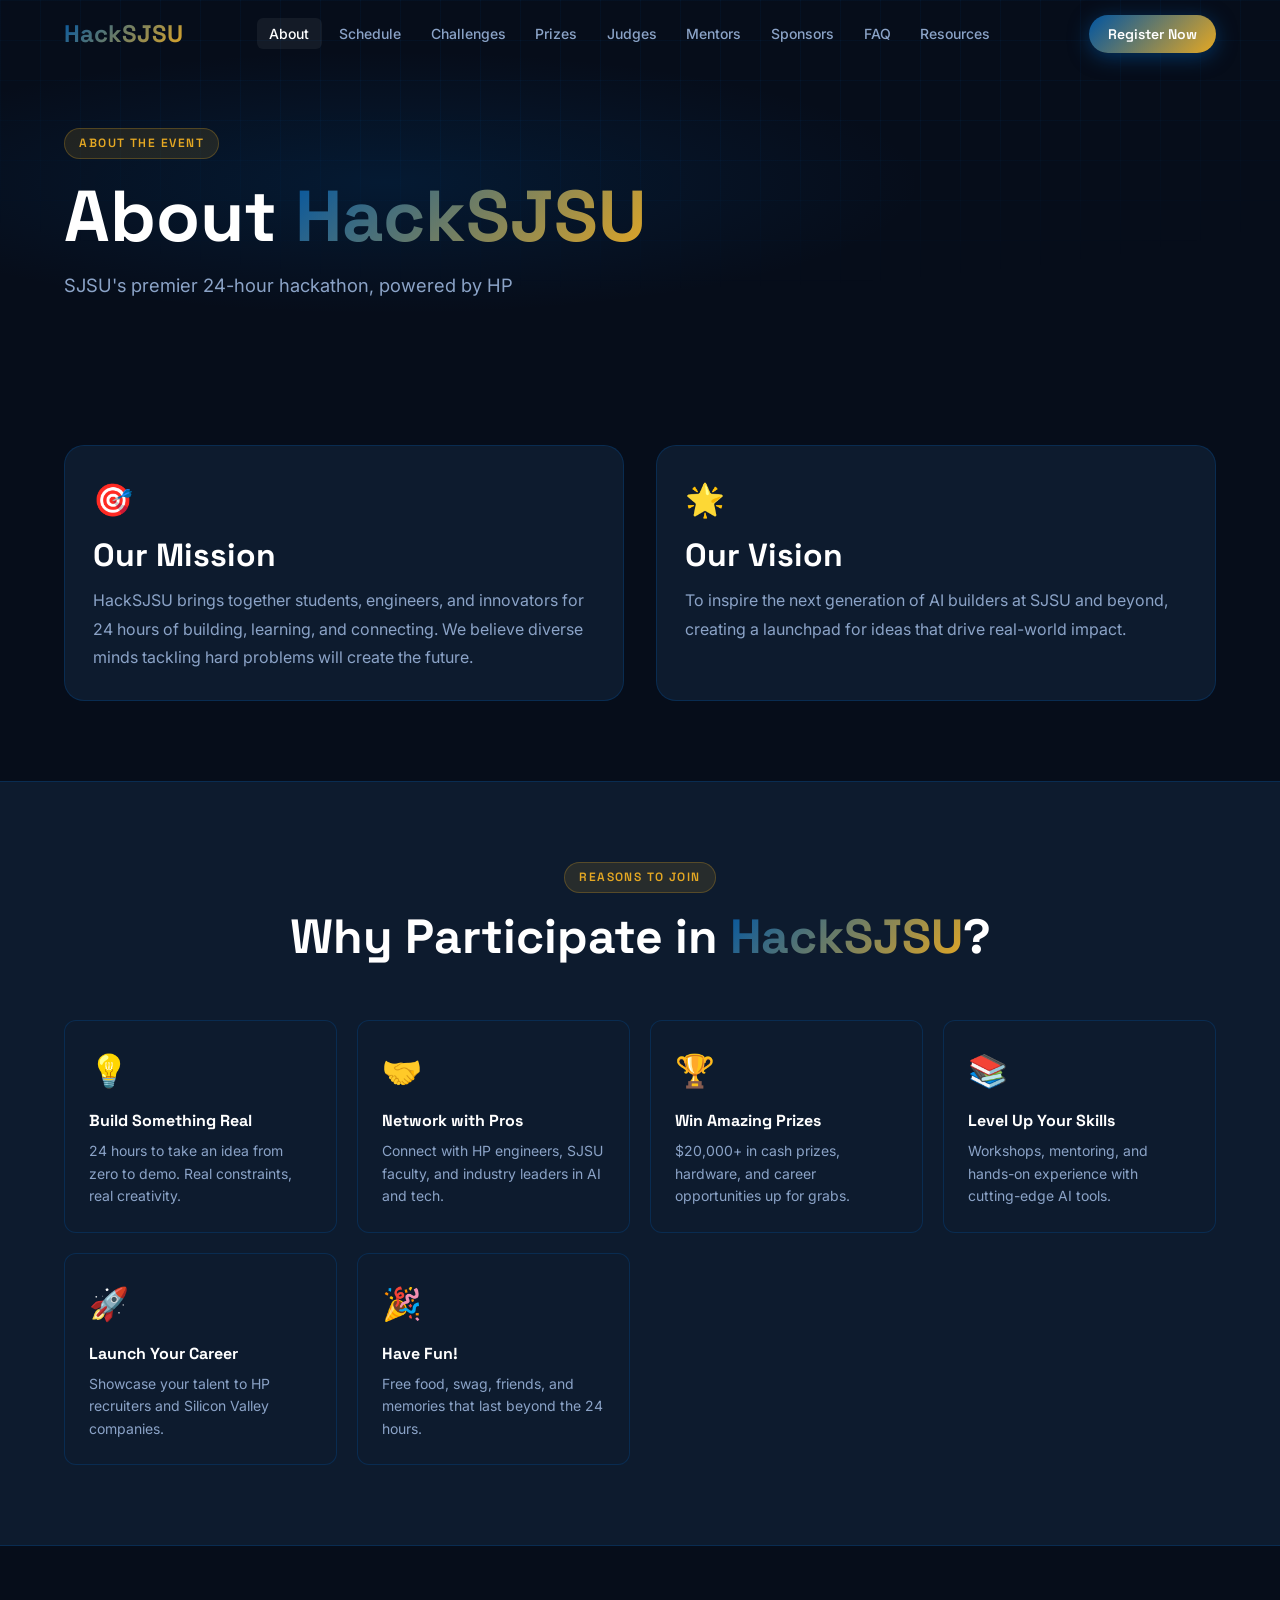
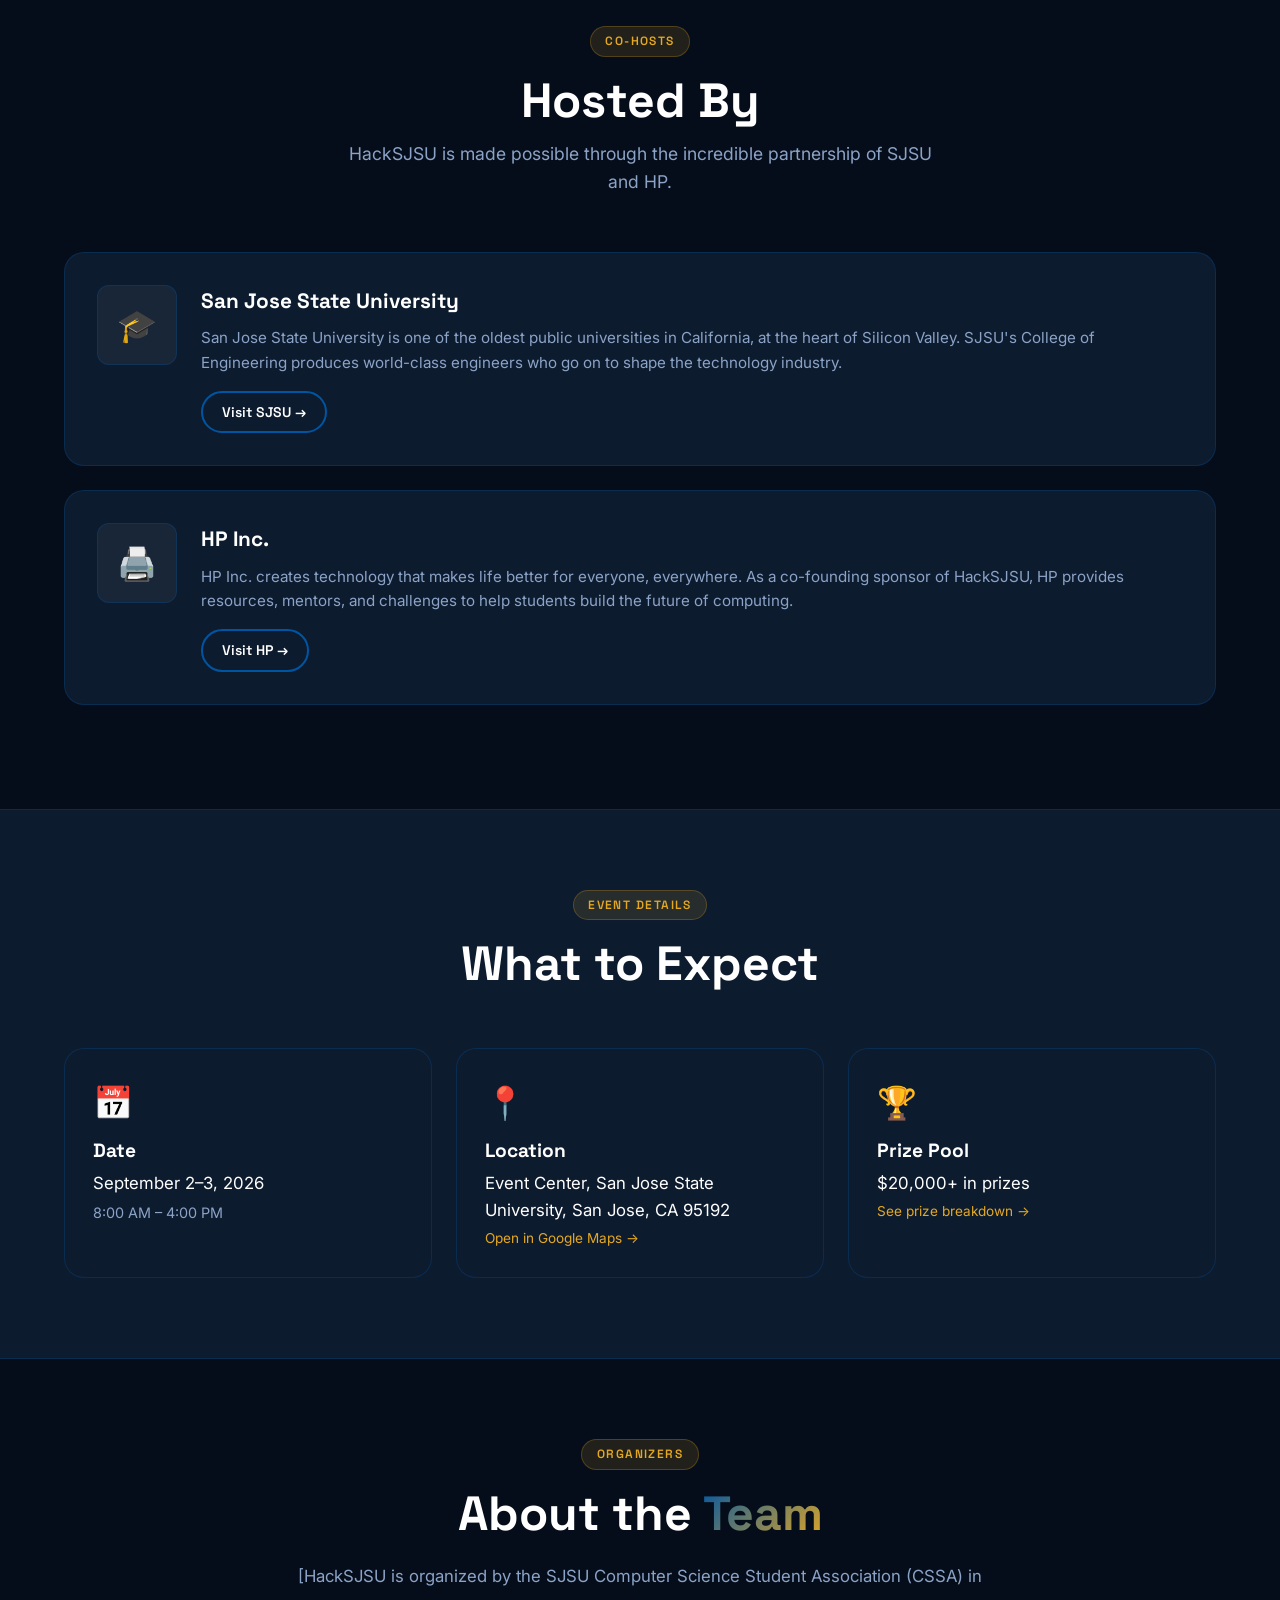
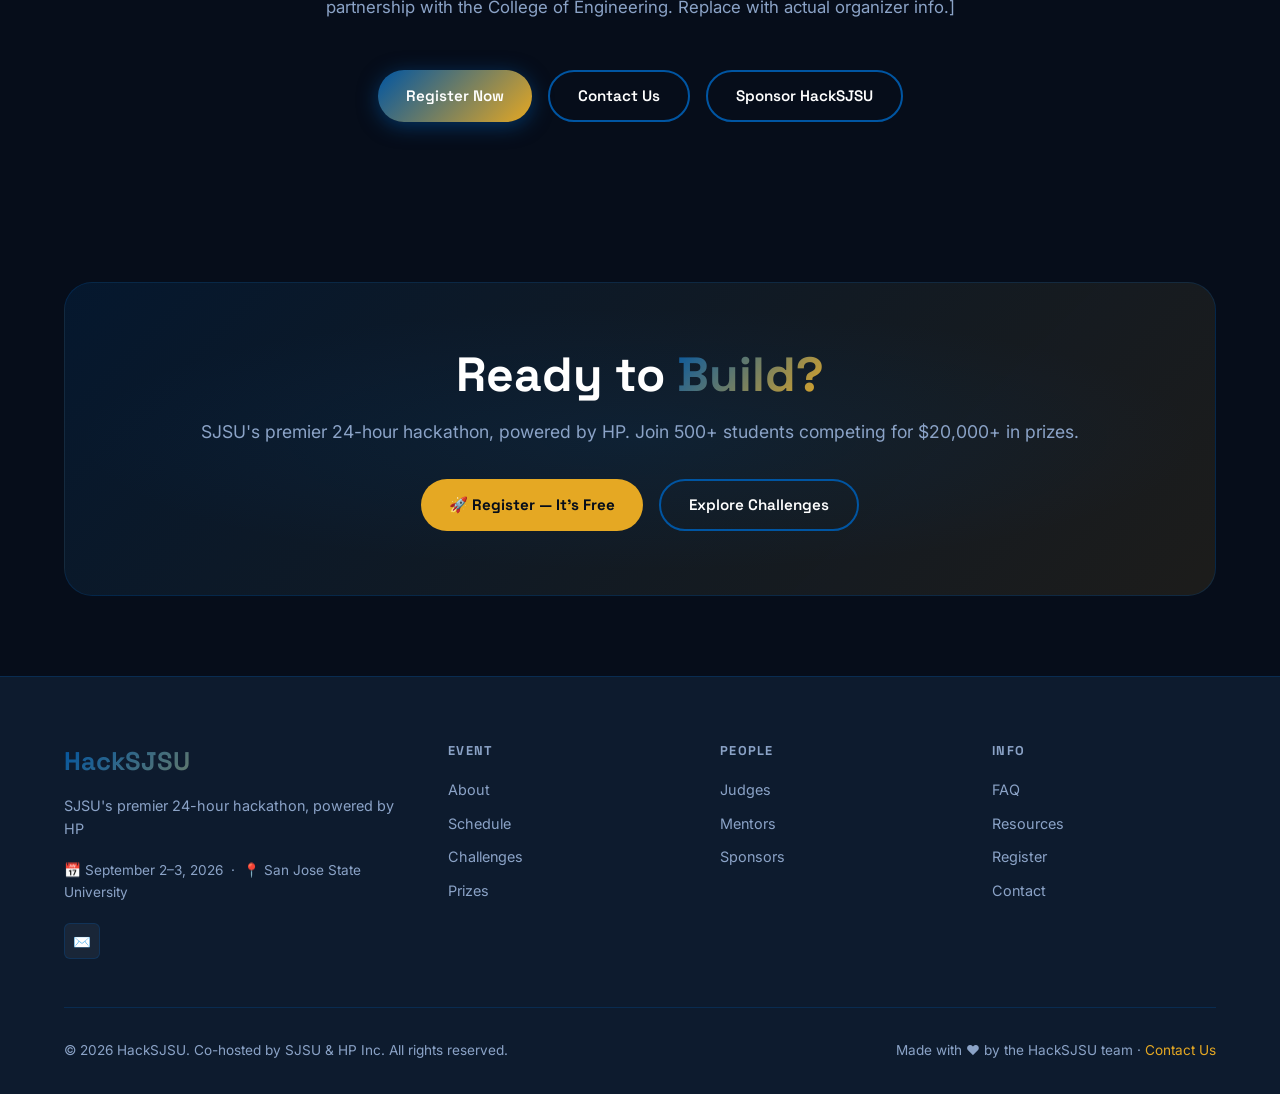
==== public/about.html @ 2aa1df13 "🚀 Initial commit — HackSJSU website - 12-page config-driven hackathon website - SJSU Blue × Gold dar" ====
<!DOCTYPE html>
<html lang="en">
<head>
  <meta charset="UTF-8">
  <meta name="viewport" content="width=device-width, initial-scale=1.0">
  <title>About — HackSJSU</title>
  <meta name="description" content="Learn about HackSJSU — SJSU's premier AI hackathon co-hosted with HP Inc. Our mission, vision, and why you should participate.">
  <link rel="stylesheet" href="styles.css">
  <script src="config.js"></script>
</head>
<body>
<div id="nav-placeholder"></div>

<!-- Page Hero -->
<section class="page-hero">
  <div class="page-hero-bg"></div>
  <div class="page-hero-grid"></div>
  <div class="container page-hero-content">
    <span class="section-tag">About the Event</span>
    <h1>About <span class="gradient-text" id="ph-name"></span></h1>
    <p id="ph-desc"></p>
  </div>
</section>

<!-- Mission & Vision -->
<section class="section">
  <div class="container">
    <div style="display:grid;grid-template-columns:1fr 1fr;gap:2rem">
      <div class="card">
        <div style="font-size:2rem;margin-bottom:0.75rem">🎯</div>
        <h3 style="font-family:var(--font-heading);margin-bottom:0.75rem">Our Mission</h3>
        <p id="about-mission" style="line-height:1.8"></p>
      </div>
      <div class="card">
        <div style="font-size:2rem;margin-bottom:0.75rem">🌟</div>
        <h3 style="font-family:var(--font-heading);margin-bottom:0.75rem">Our Vision</h3>
        <p id="about-vision" style="line-height:1.8"></p>
      </div>
    </div>
  </div>
</section>

<!-- Why Join -->
<section class="section" style="background:var(--clr-card);border-top:1px solid var(--clr-border);border-bottom:1px solid var(--clr-border)">
  <div class="container">
    <div class="section-header">
      <span class="section-tag">Reasons to Join</span>
      <h2>Why Participate in <span class="gradient-text" id="why-name"></span>?</h2>
    </div>
    <div class="why-join-grid" id="why-join-grid"></div>
  </div>
</section>

<!-- Partners -->
<section class="section">
  <div class="container">
    <div class="section-header">
      <span class="section-tag">Co-Hosts</span>
      <h2>Hosted By</h2>
      <p>HackSJSU is made possible through the incredible partnership of SJSU and HP.</p>
    </div>

    <div class="about-partner-card fade-in">
      <div class="about-partner-logo">🎓</div>
      <div>
        <div class="about-partner-name">San Jose State University</div>
        <div class="about-partner-desc" id="about-sjsu"></div>
        <a href="https://sjsu.edu" target="_blank" rel="noopener" class="btn btn-outline btn-sm mt-2">Visit SJSU →</a>
      </div>
    </div>

    <div class="about-partner-card fade-in">
      <div class="about-partner-logo">🖨️</div>
      <div>
        <div class="about-partner-name">HP Inc.</div>
        <div class="about-partner-desc" id="about-hp"></div>
        <a href="https://hp.com" target="_blank" rel="noopener" class="btn btn-outline btn-sm mt-2">Visit HP →</a>
      </div>
    </div>
  </div>
</section>

<!-- Event Details -->
<section class="section" style="background:var(--clr-card);border-top:1px solid var(--clr-border);border-bottom:1px solid var(--clr-border)">
  <div class="container">
    <div class="section-header">
      <span class="section-tag">Event Details</span>
      <h2>What to Expect</h2>
    </div>
    <div class="grid-3">
      <div class="card fade-in">
        <div style="font-size:2rem;margin-bottom:0.75rem">📅</div>
        <h4 style="font-family:var(--font-heading);margin-bottom:0.5rem">Date</h4>
        <p id="ev-date" style="font-size:1.05rem;color:var(--clr-text)"></p>
        <p id="ev-time" style="font-size:0.9rem;margin-top:0.25rem">8:00 AM – 4:00 PM</p>
      </div>
      <div class="card fade-in">
        <div style="font-size:2rem;margin-bottom:0.75rem">📍</div>
        <h4 style="font-family:var(--font-heading);margin-bottom:0.5rem">Location</h4>
        <p id="ev-location" style="font-size:1.05rem;color:var(--clr-text)"></p>
        <a id="ev-map-link" href="#" target="_blank" rel="noopener"
           style="font-size:0.85rem;color:var(--clr-secondary);margin-top:0.25rem;display:block">
          Open in Google Maps →
        </a>
      </div>
      <div class="card fade-in">
        <div style="font-size:2rem;margin-bottom:0.75rem">🏆</div>
        <h4 style="font-family:var(--font-heading);margin-bottom:0.5rem">Prize Pool</h4>
        <p id="ev-prizes" style="font-size:1.05rem;color:var(--clr-text)"></p>
        <a href="prizes.html" style="font-size:0.85rem;color:var(--clr-secondary);margin-top:0.25rem;display:block">
          See prize breakdown →
        </a>
      </div>
    </div>
  </div>
</section>

<!-- Organizers -->
<section class="section">
  <div class="container">
    <div style="max-width:720px;margin:0 auto;text-align:center">
      <span class="section-tag">Organizers</span>
      <h2>About the <span class="gradient-text">Team</span></h2>
      <p id="about-organizers" style="font-size:1.05rem;line-height:1.8;margin-top:1.25rem"></p>
    </div>

    <div style="margin-top:3rem;text-align:center">
      <p style="color:var(--clr-text-muted);margin-bottom:1.5rem" id="sponsor-cta"></p>
      <div style="display:flex;gap:1rem;justify-content:center;flex-wrap:wrap">
        <a href="register.html" class="btn btn-primary">Register Now</a>
        <a href="contact.html" class="btn btn-outline">Contact Us</a>
        <a href="sponsors.html" class="btn btn-outline">Sponsor HackSJSU</a>
      </div>
    </div>
  </div>
</section>

<!-- CTA -->
<section class="section-sm">
  <div class="container">
    <div class="cta-section">
      <h2>Ready to <span class="gradient-text">Build?</span></h2>
      <p id="about-cta-desc"></p>
      <div class="cta-actions">
        <a href="register.html" class="btn btn-gold">🚀 Register — It's Free</a>
        <a href="challenges.html" class="btn btn-outline">Explore Challenges</a>
      </div>
    </div>
  </div>
</section>

<div id="footer-placeholder"></div>
<script src="main.js"></script>
<script>
  document.addEventListener('DOMContentLoaded', () => {
    const e = CONFIG.event;
    const a = CONFIG.about;
    document.getElementById('ph-name').textContent       = e.name;
    document.getElementById('ph-desc').textContent       = e.shortDesc;
    document.getElementById('about-mission').textContent = a.mission;
    document.getElementById('about-vision').textContent  = a.vision;
    document.getElementById('why-name').textContent      = e.name;
    document.getElementById('about-sjsu').textContent    = a.aboutSJSU;
    document.getElementById('about-hp').textContent      = a.aboutHP;
    document.getElementById('ev-date').textContent       = e.displayDateRange;
    document.getElementById('ev-location').textContent   = e.locationFull;
    document.getElementById('ev-map-link').href          = e.mapUrl;
    document.getElementById('ev-prizes').textContent     = e.stats.prizes + ' in prizes';
    document.getElementById('about-organizers').textContent = a.organizers;
    document.getElementById('sponsor-cta').textContent   = a.sponsorCTA;
    document.getElementById('about-cta-desc').textContent  = e.shortDesc + '. Join ' + e.stats.participants + ' students competing for ' + e.stats.prizes + ' in prizes.';
    renderWhyJoin('why-join-grid');
    initFadeIn();
  });
</script>
</body>
</html>
---- public/styles.css ----
/* =============================================================
   HackSJSU — Global Design System
   All colors read from CSS custom properties set by config.js.
   Fonts loaded from Google Fonts via HTML <link>.
   ============================================================= */

/* ── Google Fonts ─────────────────────────────────────────── */
@import url('https://fonts.googleapis.com/css2?family=Space+Grotesk:wght@400;500;600;700;800&family=Inter:wght@300;400;500;600;700&display=swap');

/* ── CSS Custom Properties (defaults — overridden by config.js) ─ */
:root {
  --clr-primary:     #0055A2;
  --clr-secondary:   #E5A823;
  --clr-accent:      #FFD700;
  --clr-bg:          #060D1A;
  --clr-card:        #0D1B2E;
  --clr-surface:     #142338;
  --clr-navbar:      rgba(6,13,26,0.90);
  --clr-text:        #FFFFFF;
  --clr-text-muted:  #8BA3C7;
  --clr-text-dim:    #4A6080;
  --clr-border:      rgba(0,85,162,0.30);
  --glow-p:          rgba(0,85,162,0.55);
  --glow-s:          rgba(229,168,35,0.45);
  --grad-cta:        linear-gradient(135deg, #0055A2, #E5A823);
  --grad-card:       linear-gradient(135deg, rgba(0,85,162,0.15), rgba(229,168,35,0.08));
  --font-heading:    "Space Grotesk", sans-serif;
  --font-body:       "Inter", sans-serif;

  --radius-sm:    6px;
  --radius-md:    12px;
  --radius-lg:    20px;
  --radius-xl:    28px;
  --radius-full:  9999px;

  --shadow-card:  0 4px 24px rgba(0,0,0,0.4);
  --shadow-glow:  0 0 24px var(--glow-p);
  --shadow-gold:  0 0 24px var(--glow-s);

  --transition:   0.25s cubic-bezier(0.4, 0, 0.2, 1);
  --max-w:        1200px;
}

/* ── Reset ────────────────────────────────────────────────── */
*, *::before, *::after { box-sizing: border-box; margin: 0; padding: 0; }
html { scroll-behavior: smooth; font-size: 16px; }
body {
  font-family:      var(--font-body);
  background-color: var(--clr-bg);
  color:            var(--clr-text);
  line-height:      1.6;
  -webkit-font-smoothing: antialiased;
}
img  { max-width: 100%; display: block; }
a    { color: inherit; text-decoration: none; }
ul   { list-style: none; }
button { cursor: pointer; font-family: inherit; border: none; background: none; }

/* ── Typography ───────────────────────────────────────────── */
h1, h2, h3, h4, h5, h6 {
  font-family: var(--font-heading);
  line-height: 1.15;
  font-weight: 700;
}
h1 { font-size: clamp(2.4rem, 6vw, 4.5rem); }
h2 { font-size: clamp(1.8rem, 4vw, 3rem); }
h3 { font-size: clamp(1.3rem, 3vw, 2rem); }
h4 { font-size: 1.2rem; }
p  { color: var(--clr-text-muted); }

.gradient-text {
  background: var(--grad-cta);
  -webkit-background-clip: text;
  -webkit-text-fill-color: transparent;
  background-clip: text;
}

/* ── Layout ───────────────────────────────────────────────── */
.container {
  max-width: var(--max-w);
  margin: 0 auto;
  padding: 0 1.5rem;
}
.section {
  padding: 5rem 0;
}
.section-sm { padding: 3rem 0; }
.section-header {
  text-align: center;
  margin-bottom: 3.5rem;
}
.section-header h2 { margin-bottom: 0.75rem; }
.section-header p  { max-width: 600px; margin: 0 auto; font-size: 1.1rem; }
.section-tag {
  display: inline-block;
  font-family: var(--font-heading);
  font-size: 0.75rem;
  font-weight: 600;
  letter-spacing: 0.12em;
  text-transform: uppercase;
  color: var(--clr-secondary);
  background: rgba(229,168,35,0.12);
  border: 1px solid rgba(229,168,35,0.25);
  padding: 0.3rem 0.9rem;
  border-radius: var(--radius-full);
  margin-bottom: 1rem;
}
.grid-2  { display: grid; grid-template-columns: repeat(auto-fit, minmax(300px, 1fr)); gap: 1.5rem; }
.grid-3  { display: grid; grid-template-columns: repeat(auto-fit, minmax(260px, 1fr)); gap: 1.5rem; }
.grid-4  { display: grid; grid-template-columns: repeat(auto-fit, minmax(220px, 1fr)); gap: 1.25rem; }

/* ── Buttons ──────────────────────────────────────────────── */
.btn {
  display: inline-flex;
  align-items: center;
  gap: 0.5rem;
  padding: 0.75rem 1.75rem;
  border-radius: var(--radius-full);
  font-family: var(--font-heading);
  font-size: 0.95rem;
  font-weight: 600;
  transition: var(--transition);
  white-space: nowrap;
}
.btn-primary {
  background: var(--grad-cta);
  color: #fff;
  box-shadow: 0 4px 20px var(--glow-p);
}
.btn-primary:hover {
  transform: translateY(-2px);
  box-shadow: 0 8px 32px var(--glow-p);
}
.btn-outline {
  border: 2px solid var(--clr-primary);
  color: var(--clr-text);
  background: transparent;
}
.btn-outline:hover {
  background: rgba(0,85,162,0.15);
  border-color: var(--clr-secondary);
  color: var(--clr-secondary);
}
.btn-gold {
  background: var(--clr-secondary);
  color: #060D1A;
  font-weight: 700;
}
.btn-gold:hover {
  background: var(--clr-accent);
  box-shadow: 0 8px 28px var(--glow-s);
  transform: translateY(-2px);
}
.btn-sm { padding: 0.5rem 1.2rem; font-size: 0.875rem; }

/* ── Cards ────────────────────────────────────────────────── */
.card {
  background: var(--clr-card);
  border: 1px solid var(--clr-border);
  border-radius: var(--radius-lg);
  padding: 1.75rem;
  transition: var(--transition);
  position: relative;
  overflow: hidden;
}
.card::before {
  content: '';
  position: absolute;
  inset: 0;
  background: var(--grad-card);
  opacity: 0;
  transition: var(--transition);
  border-radius: inherit;
}
.card:hover {
  border-color: rgba(0,85,162,0.6);
  box-shadow: var(--shadow-glow);
  transform: translateY(-4px);
}
.card:hover::before { opacity: 1; }
.card > * { position: relative; z-index: 1; }

.card-glass {
  background: rgba(13,27,46,0.7);
  backdrop-filter: blur(16px);
  -webkit-backdrop-filter: blur(16px);
  border: 1px solid rgba(255,255,255,0.08);
  border-radius: var(--radius-lg);
  padding: 1.75rem;
}

/* ── Navbar ───────────────────────────────────────────────── */
#navbar {
  position: fixed;
  top: 0; left: 0; right: 0;
  z-index: 1000;
  background: transparent;
  transition: background 0.3s, box-shadow 0.3s;
}
#navbar.scrolled {
  background: var(--clr-navbar);
  backdrop-filter: blur(20px);
  -webkit-backdrop-filter: blur(20px);
  box-shadow: 0 1px 0 rgba(255,255,255,0.06);
}
.nav-inner {
  display: flex;
  align-items: center;
  justify-content: space-between;
  height: 68px;
}
.nav-logo {
  font-family: var(--font-heading);
  font-size: 1.5rem;
  font-weight: 800;
  background: var(--grad-cta);
  -webkit-background-clip: text;
  -webkit-text-fill-color: transparent;
  background-clip: text;
  flex-shrink: 0;
}
.nav-links {
  display: flex;
  align-items: center;
  gap: 0.25rem;
}
.nav-link {
  padding: 0.45rem 0.8rem;
  border-radius: var(--radius-sm);
  font-size: 0.875rem;
  font-weight: 500;
  color: var(--clr-text-muted);
  transition: var(--transition);
}
.nav-link:hover,
.nav-link.active { color: var(--clr-text); background: rgba(255,255,255,0.06); }
.nav-cta { margin-left: 0.75rem; }
.nav-hamburger {
  display: none;
  flex-direction: column;
  gap: 5px;
  padding: 8px;
  border-radius: var(--radius-sm);
}
.nav-hamburger span {
  display: block;
  width: 24px; height: 2px;
  background: var(--clr-text);
  border-radius: 2px;
  transition: var(--transition);
}
.nav-mobile {
  display: none;
  flex-direction: column;
  padding: 1rem 1.5rem;
  border-top: 1px solid var(--clr-border);
  background: var(--clr-navbar);
  backdrop-filter: blur(20px);
  gap: 0.25rem;
}
.nav-mobile.open { display: flex; }
.nav-mobile .nav-link { display: block; padding: 0.6rem 0.75rem; }
.nav-mobile .btn { margin-top: 0.5rem; width: 100%; justify-content: center; }

@media (max-width: 900px) {
  .nav-links, .nav-cta { display: none; }
  .nav-hamburger { display: flex; }
}

/* ── Hero ─────────────────────────────────────────────────── */
.hero {
  min-height: 100vh;
  display: flex;
  align-items: center;
  position: relative;
  overflow: hidden;
  padding-top: 68px;
}
.hero-bg {
  position: absolute;
  inset: 0;
  background: radial-gradient(ellipse 80% 60% at 20% 40%, rgba(0,85,162,0.25) 0%, transparent 60%),
              radial-gradient(ellipse 60% 50% at 80% 70%, rgba(229,168,35,0.15) 0%, transparent 60%),
              var(--clr-bg);
}
/* Animated grid mesh */
.hero-grid {
  position: absolute;
  inset: 0;
  background-image:
    linear-gradient(rgba(0,85,162,0.12) 1px, transparent 1px),
    linear-gradient(90deg, rgba(0,85,162,0.12) 1px, transparent 1px);
  background-size: 48px 48px;
  mask-image: radial-gradient(ellipse 90% 90% at 50% 50%, black 30%, transparent 80%);
  animation: gridPulse 8s ease-in-out infinite alternate;
}
@keyframes gridPulse {
  from { opacity: 0.5; }
  to   { opacity: 1; }
}
/* Floating glow orbs */
.hero-orb {
  position: absolute;
  border-radius: 50%;
  filter: blur(80px);
  animation: orbFloat 10s ease-in-out infinite alternate;
}
.hero-orb-1 {
  width: 500px; height: 500px;
  top: -100px; left: -100px;
  background: radial-gradient(circle, rgba(0,85,162,0.35), transparent 70%);
  animation-delay: 0s;
}
.hero-orb-2 {
  width: 400px; height: 400px;
  bottom: -80px; right: -60px;
  background: radial-gradient(circle, rgba(229,168,35,0.25), transparent 70%);
  animation-delay: -5s;
}
@keyframes orbFloat {
  from { transform: translate(0, 0) scale(1); }
  to   { transform: translate(30px, -40px) scale(1.1); }
}
.hero-content {
  position: relative;
  z-index: 2;
}
.hero-eyebrow {
  display: flex;
  align-items: center;
  gap: 0.75rem;
  margin-bottom: 1.25rem;
  flex-wrap: wrap;
}
.hero-badge {
  display: inline-flex;
  align-items: center;
  gap: 0.4rem;
  font-family: var(--font-heading);
  font-size: 0.8rem;
  font-weight: 600;
  letter-spacing: 0.08em;
  text-transform: uppercase;
  padding: 0.35rem 0.9rem;
  border-radius: var(--radius-full);
}
.badge-sponsors {
  background: rgba(229,168,35,0.12);
  border: 1px solid rgba(229,168,35,0.3);
  color: var(--clr-secondary);
}
.badge-status-reg  { background: rgba(0,200,100,0.12); border: 1px solid rgba(0,200,100,0.3); color: #00C864; }
.badge-status-soon { background: rgba(0,85,162,0.12);  border: 1px solid rgba(0,85,162,0.3);  color: var(--clr-primary); }
.badge-status-live { background: rgba(229,0,0,0.12);   border: 1px solid rgba(229,0,0,0.3);   color: #FF4444; }
.badge-dot { width: 6px; height: 6px; border-radius: 50%; background: currentColor; animation: blink 1.5s ease-in-out infinite; }
@keyframes blink { 0%,100%{opacity:1} 50%{opacity:0.3} }

.hero-title { margin-bottom: 1.25rem; }
.hero-title .event-name {
  display: block;
  background: var(--grad-cta);
  -webkit-background-clip: text;
  -webkit-text-fill-color: transparent;
  background-clip: text;
}
.hero-tagline {
  font-size: clamp(1.1rem, 2.5vw, 1.4rem);
  color: var(--clr-text-muted);
  margin-bottom: 1.5rem;
  max-width: 580px;
}
.hero-meta {
  display: flex;
  flex-wrap: wrap;
  gap: 1.5rem;
  margin-bottom: 2.5rem;
}
.hero-meta-item {
  display: flex;
  align-items: center;
  gap: 0.5rem;
  font-size: 0.95rem;
  color: var(--clr-text-muted);
}
.hero-meta-item .icon { font-size: 1.1rem; }
.hero-actions {
  display: flex;
  gap: 1rem;
  flex-wrap: wrap;
  margin-bottom: 3rem;
}

/* ── Countdown ────────────────────────────────────────────── */
.countdown {
  display: flex;
  gap: 1rem;
  flex-wrap: wrap;
}
.countdown-unit {
  background: rgba(255,255,255,0.04);
  border: 1px solid var(--clr-border);
  border-radius: var(--radius-md);
  padding: 1rem 1.25rem;
  text-align: center;
  min-width: 80px;
  backdrop-filter: blur(8px);
  transition: var(--transition);
}
.countdown-unit:hover { border-color: var(--clr-primary); box-shadow: var(--shadow-glow); }
.countdown-number {
  display: block;
  font-family: var(--font-heading);
  font-size: 2.5rem;
  font-weight: 800;
  color: var(--clr-text);
  line-height: 1;
  background: var(--grad-cta);
  -webkit-background-clip: text;
  -webkit-text-fill-color: transparent;
  background-clip: text;
}
.countdown-label {
  display: block;
  font-size: 0.7rem;
  letter-spacing: 0.1em;
  text-transform: uppercase;
  color: var(--clr-text-dim);
  margin-top: 0.35rem;
}
.countdown-ended {
  font-family: var(--font-heading);
  font-size: 1.5rem;
  font-weight: 700;
  color: var(--clr-secondary);
}

/* ── Stats Bar ────────────────────────────────────────────── */
.stats-bar {
  background: var(--clr-card);
  border-top: 1px solid var(--clr-border);
  border-bottom: 1px solid var(--clr-border);
  padding: 2rem 0;
}
.stats-grid {
  display: grid;
  grid-template-columns: repeat(auto-fit, minmax(140px, 1fr));
  gap: 1rem;
  text-align: center;
}
.stat-item .stat-num {
  font-family: var(--font-heading);
  font-size: 2.2rem;
  font-weight: 800;
  background: var(--grad-cta);
  -webkit-background-clip: text;
  -webkit-text-fill-color: transparent;
  background-clip: text;
}
.stat-item .stat-label {
  font-size: 0.85rem;
  color: var(--clr-text-muted);
  margin-top: 0.25rem;
}

/* ── Judge / Mentor Cards ─────────────────────────────────── */
.person-card {
  background: var(--clr-card);
  border: 1px solid var(--clr-border);
  border-radius: var(--radius-lg);
  overflow: hidden;
  transition: var(--transition);
  position: relative;
}
.person-card:hover {
  border-color: rgba(0,85,162,0.5);
  box-shadow: var(--shadow-glow);
  transform: translateY(-6px);
}
.person-card-img {
  width: 100%;
  aspect-ratio: 1 / 1;
  object-fit: cover;
  display: block;
}
.person-card-body {
  padding: 1.25rem;
}
.person-card-name {
  font-family: var(--font-heading);
  font-size: 1.05rem;
  font-weight: 700;
  margin-bottom: 0.2rem;
}
.person-card-title {
  font-size: 0.85rem;
  color: var(--clr-secondary);
  font-weight: 500;
  margin-bottom: 0.1rem;
}
.person-card-company {
  font-size: 0.8rem;
  color: var(--clr-text-muted);
  margin-bottom: 0.75rem;
}
.person-card-bio {
  font-size: 0.85rem;
  line-height: 1.5;
  color: var(--clr-text-muted);
  margin-bottom: 0.75rem;
  display: -webkit-box;
  -webkit-line-clamp: 3;
  -webkit-box-orient: vertical;
  overflow: hidden;
}
.person-card-tag {
  display: inline-block;
  font-size: 0.75rem;
  font-weight: 600;
  color: var(--clr-primary);
  background: rgba(0,85,162,0.12);
  border: 1px solid rgba(0,85,162,0.25);
  padding: 0.2rem 0.6rem;
  border-radius: var(--radius-full);
  margin-bottom: 0.75rem;
}
.person-card-links {
  display: flex;
  gap: 0.5rem;
}
.person-card-links a {
  display: flex;
  align-items: center;
  justify-content: center;
  width: 32px; height: 32px;
  border-radius: var(--radius-sm);
  background: rgba(255,255,255,0.05);
  border: 1px solid var(--clr-border);
  color: var(--clr-text-muted);
  font-size: 0.9rem;
  transition: var(--transition);
}
.person-card-links a:hover {
  background: rgba(0,85,162,0.2);
  border-color: var(--clr-primary);
  color: var(--clr-text);
}

/* ── Challenge Cards ──────────────────────────────────────── */
.challenge-card {
  background: var(--clr-card);
  border: 1px solid var(--clr-border);
  border-radius: var(--radius-lg);
  padding: 2rem;
  transition: var(--transition);
  position: relative;
  overflow: hidden;
}
.challenge-card::after {
  content: '';
  position: absolute;
  top: 0; left: 0; right: 0;
  height: 3px;
  background: var(--challenge-color, var(--clr-primary));
  border-radius: var(--radius-lg) var(--radius-lg) 0 0;
}
.challenge-card:hover {
  transform: translateY(-6px);
  box-shadow: 0 8px 32px rgba(0,0,0,0.4);
  border-color: var(--challenge-color, var(--clr-primary));
}
.challenge-emoji { font-size: 3rem; margin-bottom: 1rem; display: block; }
.challenge-title {
  font-family: var(--font-heading);
  font-size: 1.25rem;
  font-weight: 700;
  margin-bottom: 0.75rem;
}
.challenge-desc { font-size: 0.9rem; line-height: 1.6; margin-bottom: 1.25rem; }
.challenge-prize {
  font-family: var(--font-heading);
  font-size: 1.5rem;
  font-weight: 800;
  background: var(--grad-cta);
  -webkit-background-clip: text;
  -webkit-text-fill-color: transparent;
  background-clip: text;
  margin-bottom: 0.25rem;
}
.challenge-prize-label { font-size: 0.8rem; color: var(--clr-text-muted); }
.challenge-badge-special {
  display: inline-flex;
  align-items: center;
  gap: 0.35rem;
  font-size: 0.75rem;
  font-weight: 600;
  color: var(--clr-secondary);
  background: rgba(229,168,35,0.12);
  border: 1px solid rgba(229,168,35,0.3);
  padding: 0.25rem 0.7rem;
  border-radius: var(--radius-full);
  margin-bottom: 0.75rem;
}
.challenge-reqs { margin: 1rem 0; }
.challenge-reqs li {
  font-size: 0.85rem;
  color: var(--clr-text-muted);
  padding: 0.3rem 0;
  padding-left: 1.25rem;
  position: relative;
}
.challenge-reqs li::before {
  content: '✓';
  position: absolute;
  left: 0;
  color: var(--clr-secondary);
  font-weight: 700;
}
.tools-list {
  display: flex;
  flex-wrap: wrap;
  gap: 0.4rem;
  margin-top: 0.75rem;
}
.tool-tag {
  font-size: 0.75rem;
  font-weight: 500;
  color: var(--clr-text-muted);
  background: rgba(255,255,255,0.05);
  border: 1px solid var(--clr-border);
  padding: 0.2rem 0.6rem;
  border-radius: var(--radius-full);
}

/* ── Schedule Timeline ────────────────────────────────────── */
.schedule-tabs {
  display: flex;
  gap: 0.5rem;
  margin-bottom: 2.5rem;
  flex-wrap: wrap;
}
.schedule-tab {
  padding: 0.6rem 1.4rem;
  border-radius: var(--radius-full);
  font-family: var(--font-heading);
  font-size: 0.9rem;
  font-weight: 600;
  border: 2px solid var(--clr-border);
  color: var(--clr-text-muted);
  transition: var(--transition);
  cursor: pointer;
  background: transparent;
}
.schedule-tab.active,
.schedule-tab:hover {
  background: var(--grad-cta);
  border-color: transparent;
  color: #fff;
}
.schedule-day { display: none; }
.schedule-day.active { display: block; }
.timeline { position: relative; }
.timeline::before {
  content: '';
  position: absolute;
  left: 90px;
  top: 0; bottom: 0;
  width: 2px;
  background: linear-gradient(to bottom, var(--clr-primary), var(--clr-secondary));
  opacity: 0.3;
}
.timeline-item {
  display: flex;
  gap: 1.5rem;
  margin-bottom: 1.5rem;
  align-items: flex-start;
}
.timeline-time {
  min-width: 80px;
  text-align: right;
  font-family: var(--font-heading);
  font-size: 0.82rem;
  font-weight: 600;
  color: var(--clr-text-muted);
  padding-top: 0.85rem;
  flex-shrink: 0;
}
.timeline-dot {
  position: relative;
  z-index: 1;
  flex-shrink: 0;
  margin-top: 0.85rem;
}
.timeline-dot-inner {
  width: 14px; height: 14px;
  border-radius: 50%;
  border: 2px solid var(--clr-primary);
  background: var(--clr-bg);
  transition: var(--transition);
}
.timeline-item:hover .timeline-dot-inner {
  background: var(--clr-primary);
  box-shadow: 0 0 12px var(--glow-p);
}
.timeline-content {
  flex: 1;
  background: var(--clr-card);
  border: 1px solid var(--clr-border);
  border-radius: var(--radius-md);
  padding: 1rem 1.25rem;
  transition: var(--transition);
}
.timeline-item:hover .timeline-content {
  border-color: rgba(0,85,162,0.4);
}
.timeline-event-title {
  font-family: var(--font-heading);
  font-size: 1rem;
  font-weight: 600;
  margin-bottom: 0.35rem;
}
.timeline-event-desc {
  font-size: 0.85rem;
  color: var(--clr-text-muted);
  line-height: 1.5;
}
.timeline-type-badge {
  display: inline-block;
  font-size: 0.7rem;
  font-weight: 600;
  letter-spacing: 0.06em;
  text-transform: uppercase;
  padding: 0.15rem 0.55rem;
  border-radius: var(--radius-full);
  margin-bottom: 0.4rem;
}
.type-keynote   { background: rgba(229,168,35,0.15); color: #E5A823; }
.type-hacking   { background: rgba(0,200,100,0.12);  color: #00C878; }
.type-workshop  { background: rgba(0,85,162,0.15);   color: var(--clr-primary); }
.type-mentoring { background: rgba(180,0,200,0.12);  color: #C87FFF; }
.type-logistics { background: rgba(255,255,255,0.06);color: var(--clr-text-muted); }
.type-judging   { background: rgba(255,80,80,0.12);  color: #FF8080; }
.type-event     { background: rgba(0,85,162,0.10);   color: #6BAAFF; }

/* ── Prizes ───────────────────────────────────────────────── */
.prizes-podium {
  display: grid;
  grid-template-columns: 1fr 1.15fr 1fr;
  gap: 1.25rem;
  align-items: end;
  margin-bottom: 3rem;
}
.prize-card {
  background: var(--clr-card);
  border: 1px solid var(--clr-border);
  border-radius: var(--radius-lg);
  padding: 2rem 1.5rem;
  text-align: center;
  transition: var(--transition);
}
.prize-card.highlight {
  background: linear-gradient(135deg, rgba(0,85,162,0.2), rgba(229,168,35,0.15));
  border-color: rgba(229,168,35,0.4);
  box-shadow: 0 0 40px rgba(229,168,35,0.15);
}
.prize-card:hover {
  transform: translateY(-4px);
  box-shadow: var(--shadow-glow);
}
.prize-place {
  font-family: var(--font-heading);
  font-size: 1.1rem;
  font-weight: 700;
  margin-bottom: 0.5rem;
}
.prize-amount {
  font-family: var(--font-heading);
  font-size: 2.5rem;
  font-weight: 800;
  background: var(--grad-cta);
  -webkit-background-clip: text;
  -webkit-text-fill-color: transparent;
  background-clip: text;
  margin-bottom: 1rem;
}
.prize-perks { text-align: left; }
.prize-perks li {
  font-size: 0.875rem;
  color: var(--clr-text-muted);
  padding: 0.3rem 0;
  padding-left: 1.2rem;
  position: relative;
}
.prize-perks li::before {
  content: '→';
  position: absolute;
  left: 0;
  color: var(--clr-secondary);
}
.track-prizes-grid {
  display: grid;
  grid-template-columns: repeat(auto-fit, minmax(200px, 1fr));
  gap: 1rem;
}
.track-prize-card {
  background: var(--clr-card);
  border: 1px solid var(--clr-border);
  border-radius: var(--radius-md);
  padding: 1.25rem;
  display: flex;
  justify-content: space-between;
  align-items: center;
  transition: var(--transition);
}
.track-prize-card:hover {
  border-color: rgba(0,85,162,0.4);
  transform: translateX(4px);
}
.track-prize-name { font-size: 0.9rem; font-weight: 600; }
.track-prize-amt {
  font-family: var(--font-heading);
  font-weight: 700;
  color: var(--clr-secondary);
}
.special-award-card {
  background: var(--clr-card);
  border: 1px solid var(--clr-border);
  border-radius: var(--radius-md);
  padding: 1.25rem 1.5rem;
  transition: var(--transition);
}
.special-award-card:hover { border-color: rgba(229,168,35,0.4); }
.special-award-name { font-family: var(--font-heading); font-weight: 700; margin-bottom: 0.3rem; }
.special-award-desc { font-size: 0.85rem; color: var(--clr-text-muted); margin-bottom: 0.5rem; }
.special-award-prize { font-weight: 700; color: var(--clr-secondary); font-size: 0.95rem; }

/* ── Sponsors ─────────────────────────────────────────────── */
.sponsor-tier-label {
  font-family: var(--font-heading);
  font-size: 0.8rem;
  font-weight: 700;
  letter-spacing: 0.12em;
  text-transform: uppercase;
  color: var(--clr-text-muted);
  text-align: center;
  margin-bottom: 1.25rem;
  display: flex;
  align-items: center;
  gap: 1rem;
}
.sponsor-tier-label::before, .sponsor-tier-label::after {
  content: '';
  flex: 1;
  height: 1px;
  background: var(--clr-border);
}
.sponsor-tier-label.platinum { color: var(--clr-secondary); }
.sponsor-tier-label.gold     { color: #FFD700; }
.sponsor-tier-label.silver   { color: #C0C0C0; }
.sponsor-tier-label.bronze   { color: #CD7F32; }
.sponsors-grid {
  display: flex;
  flex-wrap: wrap;
  gap: 1.25rem;
  justify-content: center;
  margin-bottom: 2.5rem;
}
.sponsor-card {
  background: var(--clr-card);
  border: 1px solid var(--clr-border);
  border-radius: var(--radius-md);
  padding: 1.5rem 2rem;
  display: flex;
  align-items: center;
  justify-content: center;
  transition: var(--transition);
  cursor: pointer;
}
.sponsor-card.platinum { min-width: 240px; min-height: 120px; }
.sponsor-card.gold     { min-width: 180px; min-height: 100px; }
.sponsor-card.silver   { min-width: 140px; min-height: 80px; }
.sponsor-card.bronze   { min-width: 120px; min-height: 70px; }
.sponsor-card:hover {
  border-color: rgba(229,168,35,0.5);
  box-shadow: var(--shadow-gold);
  transform: translateY(-4px);
}
.sponsor-card img {
  max-width: 100%;
  max-height: 80px;
  object-fit: contain;
  filter: brightness(0.9) grayscale(0.2);
  transition: var(--transition);
}
.sponsor-card:hover img { filter: brightness(1) grayscale(0); }
.sponsor-name {
  font-family: var(--font-heading);
  font-size: 1rem;
  font-weight: 700;
  text-align: center;
  color: var(--clr-text);
}

/* ── FAQ ──────────────────────────────────────────────────── */
.faq-list { max-width: 760px; margin: 0 auto; }
.faq-item {
  background: var(--clr-card);
  border: 1px solid var(--clr-border);
  border-radius: var(--radius-md);
  margin-bottom: 0.75rem;
  overflow: hidden;
  transition: var(--transition);
}
.faq-item.open { border-color: rgba(0,85,162,0.5); }
.faq-question {
  display: flex;
  align-items: center;
  justify-content: space-between;
  padding: 1.25rem 1.5rem;
  cursor: pointer;
  font-family: var(--font-heading);
  font-size: 1rem;
  font-weight: 600;
  gap: 1rem;
  transition: var(--transition);
  width: 100%;
  text-align: left;
  color: var(--clr-text);
}
.faq-question:hover { color: var(--clr-secondary); }
.faq-chevron {
  flex-shrink: 0;
  width: 24px; height: 24px;
  border-radius: 50%;
  border: 1px solid var(--clr-border);
  display: flex;
  align-items: center;
  justify-content: center;
  font-size: 0.7rem;
  transition: var(--transition);
  color: var(--clr-text-muted);
}
.faq-item.open .faq-chevron {
  background: var(--clr-primary);
  border-color: var(--clr-primary);
  color: #fff;
  transform: rotate(180deg);
}
.faq-answer {
  max-height: 0;
  overflow: hidden;
  transition: max-height 0.4s ease;
}
.faq-answer-inner {
  padding: 0 1.5rem 1.25rem;
  font-size: 0.95rem;
  color: var(--clr-text-muted);
  line-height: 1.7;
}
.faq-item.open .faq-answer { max-height: 300px; }

/* ── Resources ────────────────────────────────────────────── */
.resource-category {
  margin-bottom: 2.5rem;
}
.resource-category-title {
  font-family: var(--font-heading);
  font-size: 1.2rem;
  font-weight: 700;
  margin-bottom: 1rem;
  padding-bottom: 0.75rem;
  border-bottom: 1px solid var(--clr-border);
}
.resource-grid {
  display: grid;
  grid-template-columns: repeat(auto-fill, minmax(260px, 1fr));
  gap: 1rem;
}
.resource-item {
  background: var(--clr-card);
  border: 1px solid var(--clr-border);
  border-radius: var(--radius-md);
  padding: 1.1rem 1.25rem;
  transition: var(--transition);
  display: flex;
  flex-direction: column;
  gap: 0.35rem;
}
.resource-item:hover {
  border-color: rgba(0,85,162,0.5);
  transform: translateY(-2px);
  box-shadow: var(--shadow-glow);
}
.resource-item-title {
  font-family: var(--font-heading);
  font-size: 0.95rem;
  font-weight: 600;
  color: var(--clr-text);
  display: flex;
  align-items: center;
  gap: 0.4rem;
}
.resource-item-title::after { content: '↗'; font-size: 0.75rem; color: var(--clr-text-muted); }
.resource-item-desc { font-size: 0.82rem; color: var(--clr-text-muted); }

/* ── Contact ──────────────────────────────────────────────── */
.contact-grid {
  display: grid;
  grid-template-columns: 1fr 1.2fr;
  gap: 3rem;
  align-items: start;
}
.contact-info-item {
  display: flex;
  gap: 1rem;
  padding: 1.25rem;
  background: var(--clr-card);
  border: 1px solid var(--clr-border);
  border-radius: var(--radius-md);
  margin-bottom: 1rem;
  transition: var(--transition);
}
.contact-info-item:hover { border-color: rgba(0,85,162,0.4); }
.contact-icon {
  width: 44px; height: 44px;
  border-radius: var(--radius-sm);
  background: rgba(0,85,162,0.15);
  display: flex;
  align-items: center;
  justify-content: center;
  font-size: 1.2rem;
  flex-shrink: 0;
}
.contact-info-label { font-size: 0.8rem; color: var(--clr-text-muted); margin-bottom: 0.2rem; }
.contact-info-value { font-weight: 600; }
.contact-form {
  background: var(--clr-card);
  border: 1px solid var(--clr-border);
  border-radius: var(--radius-lg);
  padding: 2rem;
}
.form-group { margin-bottom: 1.25rem; }
.form-label {
  display: block;
  font-size: 0.875rem;
  font-weight: 500;
  margin-bottom: 0.5rem;
  color: var(--clr-text-muted);
}
.form-input {
  width: 100%;
  background: var(--clr-surface);
  border: 1px solid var(--clr-border);
  border-radius: var(--radius-sm);
  padding: 0.75rem 1rem;
  color: var(--clr-text);
  font-family: var(--font-body);
  font-size: 0.95rem;
  transition: var(--transition);
  outline: none;
}
.form-input:focus {
  border-color: var(--clr-primary);
  box-shadow: 0 0 0 3px rgba(0,85,162,0.15);
}
textarea.form-input { resize: vertical; min-height: 130px; }

/* ── Footer ───────────────────────────────────────────────── */
#footer {
  background: var(--clr-card);
  border-top: 1px solid var(--clr-border);
  padding: 4rem 0 2rem;
}
.footer-inner {
  display: grid;
  grid-template-columns: 1.5fr repeat(3, 1fr);
  gap: 3rem;
  margin-bottom: 3rem;
}
.footer-brand .footer-logo {
  font-family: var(--font-heading);
  font-size: 1.6rem;
  font-weight: 800;
  background: var(--grad-cta);
  -webkit-background-clip: text;
  -webkit-text-fill-color: transparent;
  background-clip: text;
  margin-bottom: 0.75rem;
}
.footer-brand p {
  font-size: 0.9rem;
  line-height: 1.6;
  margin-bottom: 1.25rem;
}
.footer-social {
  display: flex;
  gap: 0.5rem;
}
.footer-social a {
  width: 36px; height: 36px;
  border-radius: var(--radius-sm);
  background: rgba(255,255,255,0.05);
  border: 1px solid var(--clr-border);
  display: flex;
  align-items: center;
  justify-content: center;
  font-size: 0.9rem;
  transition: var(--transition);
  color: var(--clr-text-muted);
}
.footer-social a:hover {
  background: rgba(0,85,162,0.2);
  border-color: var(--clr-primary);
  color: var(--clr-text);
}
.footer-col-title {
  font-family: var(--font-heading);
  font-size: 0.8rem;
  font-weight: 700;
  letter-spacing: 0.1em;
  text-transform: uppercase;
  color: var(--clr-text-muted);
  margin-bottom: 1rem;
}
.footer-links { display: flex; flex-direction: column; gap: 0.5rem; }
.footer-links a {
  font-size: 0.9rem;
  color: var(--clr-text-muted);
  transition: var(--transition);
}
.footer-links a:hover { color: var(--clr-secondary); padding-left: 4px; }
.footer-bottom {
  border-top: 1px solid var(--clr-border);
  padding-top: 2rem;
  display: flex;
  justify-content: space-between;
  align-items: center;
  flex-wrap: wrap;
  gap: 1rem;
  font-size: 0.85rem;
  color: var(--clr-text-muted);
}
.footer-bottom a { color: var(--clr-secondary); }

/* ── Page Hero (interior pages) ───────────────────────────── */
.page-hero {
  padding: 8rem 0 4rem;
  position: relative;
  overflow: hidden;
}
.page-hero-bg {
  position: absolute;
  inset: 0;
  background: radial-gradient(ellipse 70% 60% at 30% 50%, rgba(0,85,162,0.18) 0%, transparent 60%);
}
.page-hero-grid {
  position: absolute;
  inset: 0;
  background-image:
    linear-gradient(rgba(0,85,162,0.08) 1px, transparent 1px),
    linear-gradient(90deg, rgba(0,85,162,0.08) 1px, transparent 1px);
  background-size: 40px 40px;
  mask-image: radial-gradient(ellipse 100% 100% at 50% 0%, black 40%, transparent 80%);
}
.page-hero-content { position: relative; z-index: 1; }
.page-hero-content h1 { margin-bottom: 0.75rem; }
.page-hero-content p {
  font-size: 1.15rem;
  max-width: 560px;
  line-height: 1.7;
}

/* ── CTA Banner ───────────────────────────────────────────── */
.cta-section {
  background: linear-gradient(135deg, rgba(0,85,162,0.15), rgba(229,168,35,0.1));
  border: 1px solid rgba(0,85,162,0.25);
  border-radius: var(--radius-xl);
  padding: 4rem 2rem;
  text-align: center;
  position: relative;
  overflow: hidden;
  margin: 2rem 0;
}
.cta-section::before {
  content: '';
  position: absolute;
  inset: 0;
  background: radial-gradient(ellipse 70% 60% at 50% 50%, rgba(0,85,162,0.12), transparent 70%);
}
.cta-section > * { position: relative; z-index: 1; }
.cta-section h2 { margin-bottom: 1rem; }
.cta-section p  { margin-bottom: 2rem; font-size: 1.1rem; }
.cta-actions {
  display: flex;
  gap: 1rem;
  justify-content: center;
  flex-wrap: wrap;
}

/* ── About Page Specifics ─────────────────────────────────── */
.why-join-grid {
  display: grid;
  grid-template-columns: repeat(auto-fit, minmax(240px, 1fr));
  gap: 1.25rem;
}
.why-join-card {
  background: var(--clr-card);
  border: 1px solid var(--clr-border);
  border-radius: var(--radius-md);
  padding: 1.5rem;
  transition: var(--transition);
}
.why-join-card:hover {
  border-color: rgba(0,85,162,0.4);
  transform: translateY(-3px);
}
.why-join-icon { font-size: 2rem; margin-bottom: 0.75rem; }
.why-join-title { font-family: var(--font-heading); font-weight: 700; margin-bottom: 0.4rem; }
.why-join-desc  { font-size: 0.875rem; color: var(--clr-text-muted); }
.about-partner-card {
  display: grid;
  grid-template-columns: auto 1fr;
  gap: 1.5rem;
  background: var(--clr-card);
  border: 1px solid var(--clr-border);
  border-radius: var(--radius-lg);
  padding: 2rem;
  margin-bottom: 1.5rem;
  align-items: start;
  transition: var(--transition);
}
.about-partner-card:hover { border-color: rgba(229,168,35,0.3); }
.about-partner-logo {
  width: 80px; height: 80px;
  border-radius: var(--radius-md);
  background: rgba(255,255,255,0.05);
  display: flex;
  align-items: center;
  justify-content: center;
  font-size: 2rem;
  border: 1px solid var(--clr-border);
}
.about-partner-name { font-family: var(--font-heading); font-size: 1.3rem; font-weight: 700; margin-bottom: 0.5rem; }
.about-partner-desc { font-size: 0.95rem; color: var(--clr-text-muted); line-height: 1.6; }

/* ── Register Page ────────────────────────────────────────── */
.register-info {
  display: grid;
  grid-template-columns: 1fr 1fr;
  gap: 2rem;
  margin-bottom: 3rem;
}
.register-info-card {
  background: var(--clr-card);
  border: 1px solid var(--clr-border);
  border-radius: var(--radius-md);
  padding: 1.5rem;
}
.register-info-card h4 { font-family: var(--font-heading); margin-bottom: 0.75rem; font-size: 1rem; }
.register-info-card ul li {
  font-size: 0.875rem;
  color: var(--clr-text-muted);
  padding: 0.3rem 0;
  padding-left: 1.2rem;
  position: relative;
}
.register-info-card ul li::before {
  content: '•';
  position: absolute;
  left: 0;
  color: var(--clr-secondary);
}
.register-form-container {
  background: var(--clr-card);
  border: 1px solid var(--clr-border);
  border-radius: var(--radius-lg);
  padding: 2.5rem;
  text-align: center;
  max-width: 600px;
  margin: 0 auto;
}
.register-form-container h3 { font-family: var(--font-heading); margin-bottom: 0.75rem; }
.register-form-container p { margin-bottom: 2rem; }

/* ── Scroll Animations ────────────────────────────────────── */
.fade-in {
  opacity: 0;
  transform: translateY(24px);
  transition: opacity 0.6s ease, transform 0.6s ease;
}
.fade-in.visible {
  opacity: 1;
  transform: translateY(0);
}

/* ── Utilities ────────────────────────────────────────────── */
.text-center { text-align: center; }
.text-gold   { color: var(--clr-secondary); }
.text-blue   { color: var(--clr-primary); }
.mt-1  { margin-top: 0.5rem; }
.mt-2  { margin-top: 1rem; }
.mt-3  { margin-top: 1.5rem; }
.mt-4  { margin-top: 2rem; }
.mb-1  { margin-bottom: 0.5rem; }
.mb-2  { margin-bottom: 1rem; }
.mb-3  { margin-bottom: 1.5rem; }
.mb-4  { margin-bottom: 2rem; }
.divider {
  border: none;
  border-top: 1px solid var(--clr-border);
  margin: 2rem 0;
}

/* ── Responsive ───────────────────────────────────────────── */
@media (max-width: 768px) {
  .section { padding: 3.5rem 0; }
  .prizes-podium { grid-template-columns: 1fr; }
  .contact-grid  { grid-template-columns: 1fr; }
  .footer-inner  { grid-template-columns: 1fr 1fr; }
  .register-info { grid-template-columns: 1fr; }
  .timeline::before { left: 70px; }
  .timeline-time { min-width: 60px; font-size: 0.75rem; }
  .about-partner-card { grid-template-columns: 1fr; }
  .hero-orb { display: none; }
}
@media (max-width: 480px) {
  h1 { font-size: 2rem; }
  h2 { font-size: 1.6rem; }
  .countdown-number { font-size: 1.8rem; }
  .countdown-unit   { min-width: 64px; padding: 0.75rem; }
  .footer-inner { grid-template-columns: 1fr; }
  .grid-2, .grid-3, .grid-4 { grid-template-columns: 1fr; }
  .prizes-podium { grid-template-columns: 1fr; }
  .timeline::before { display: none; }
  .timeline-time { display: none; }
}
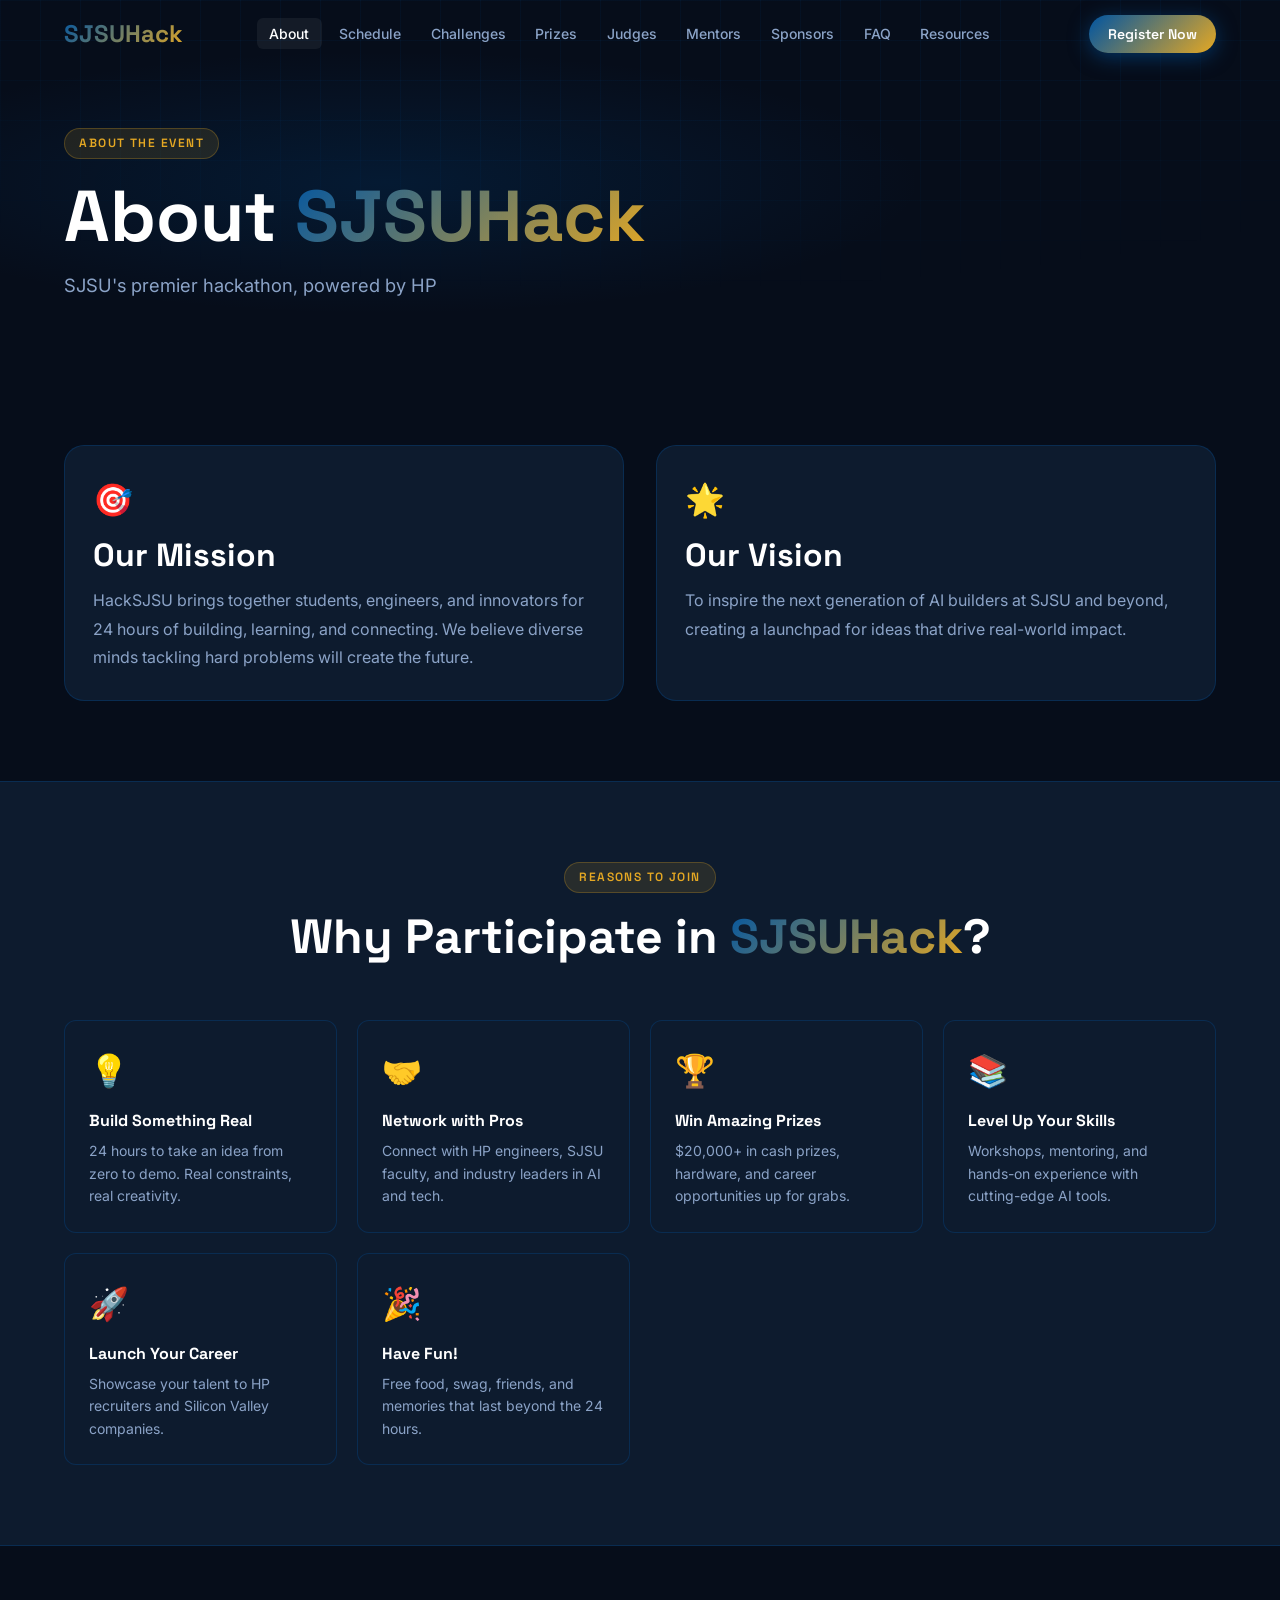
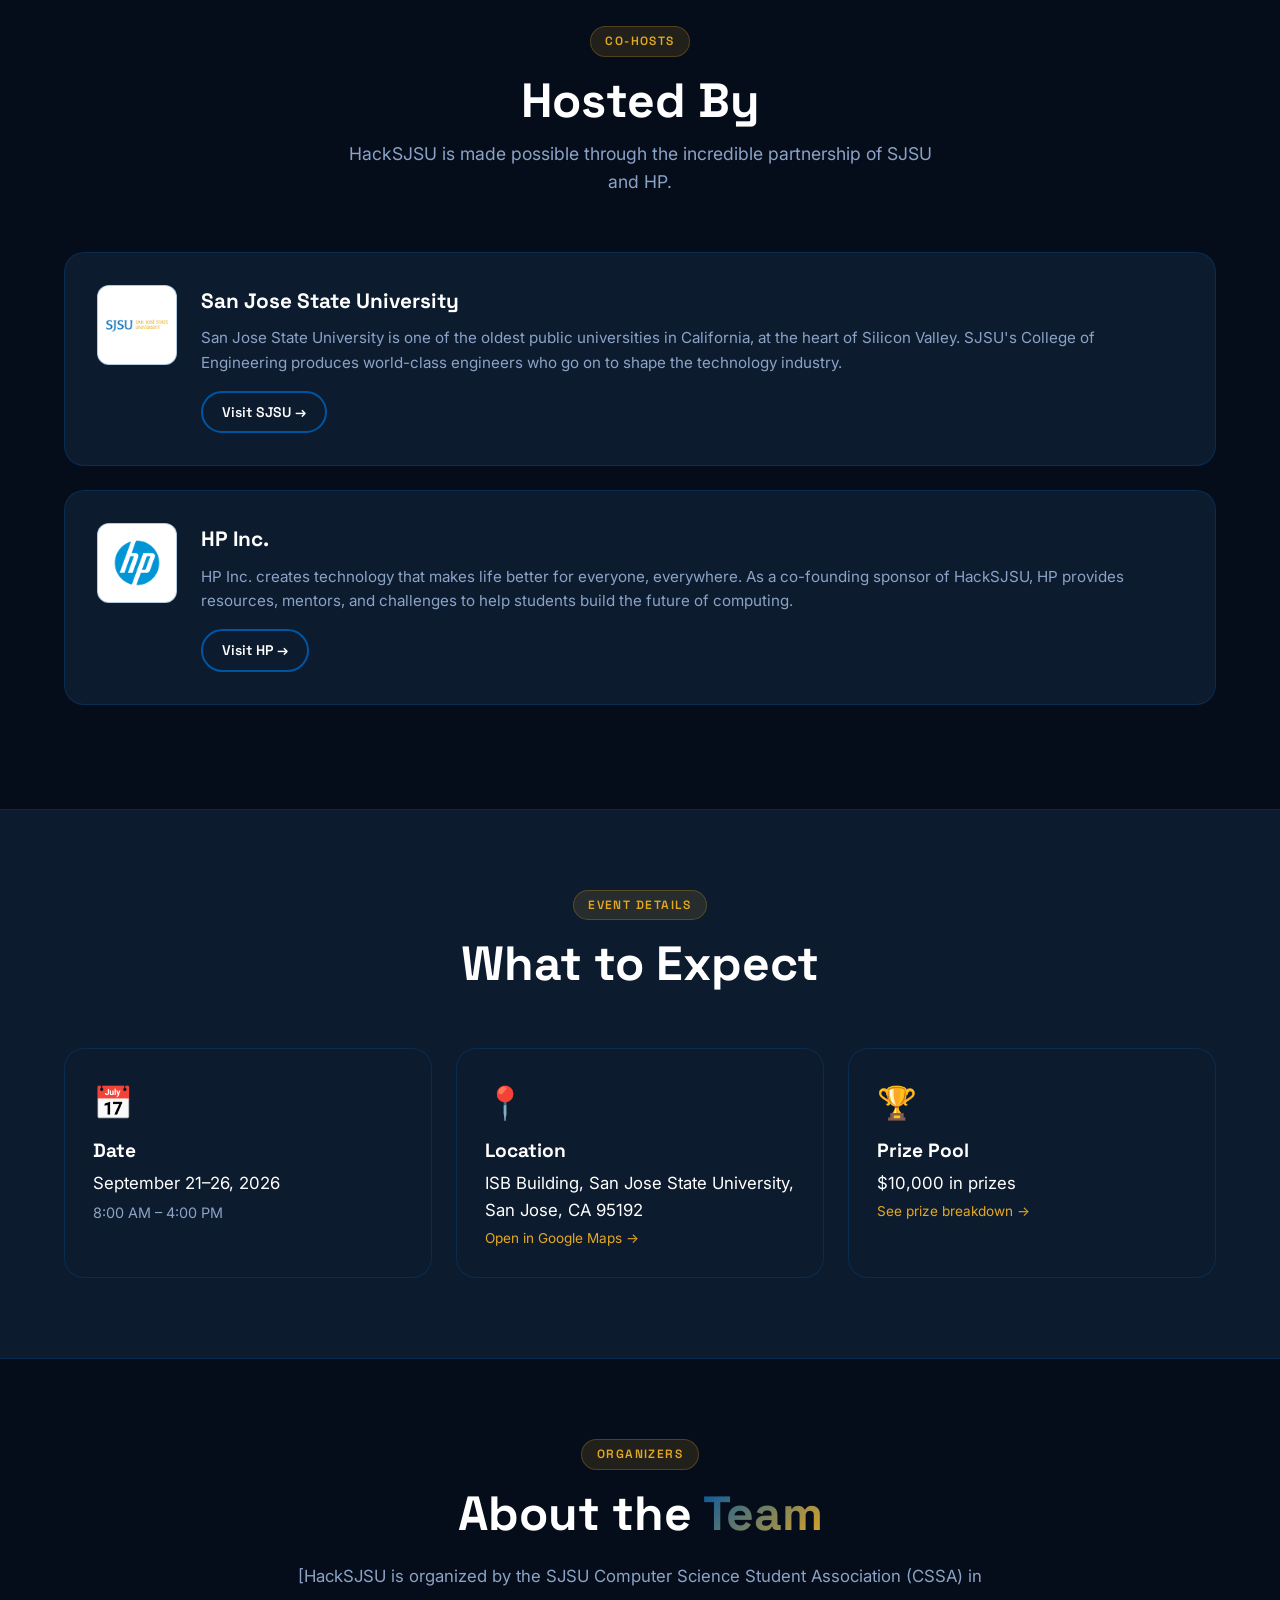
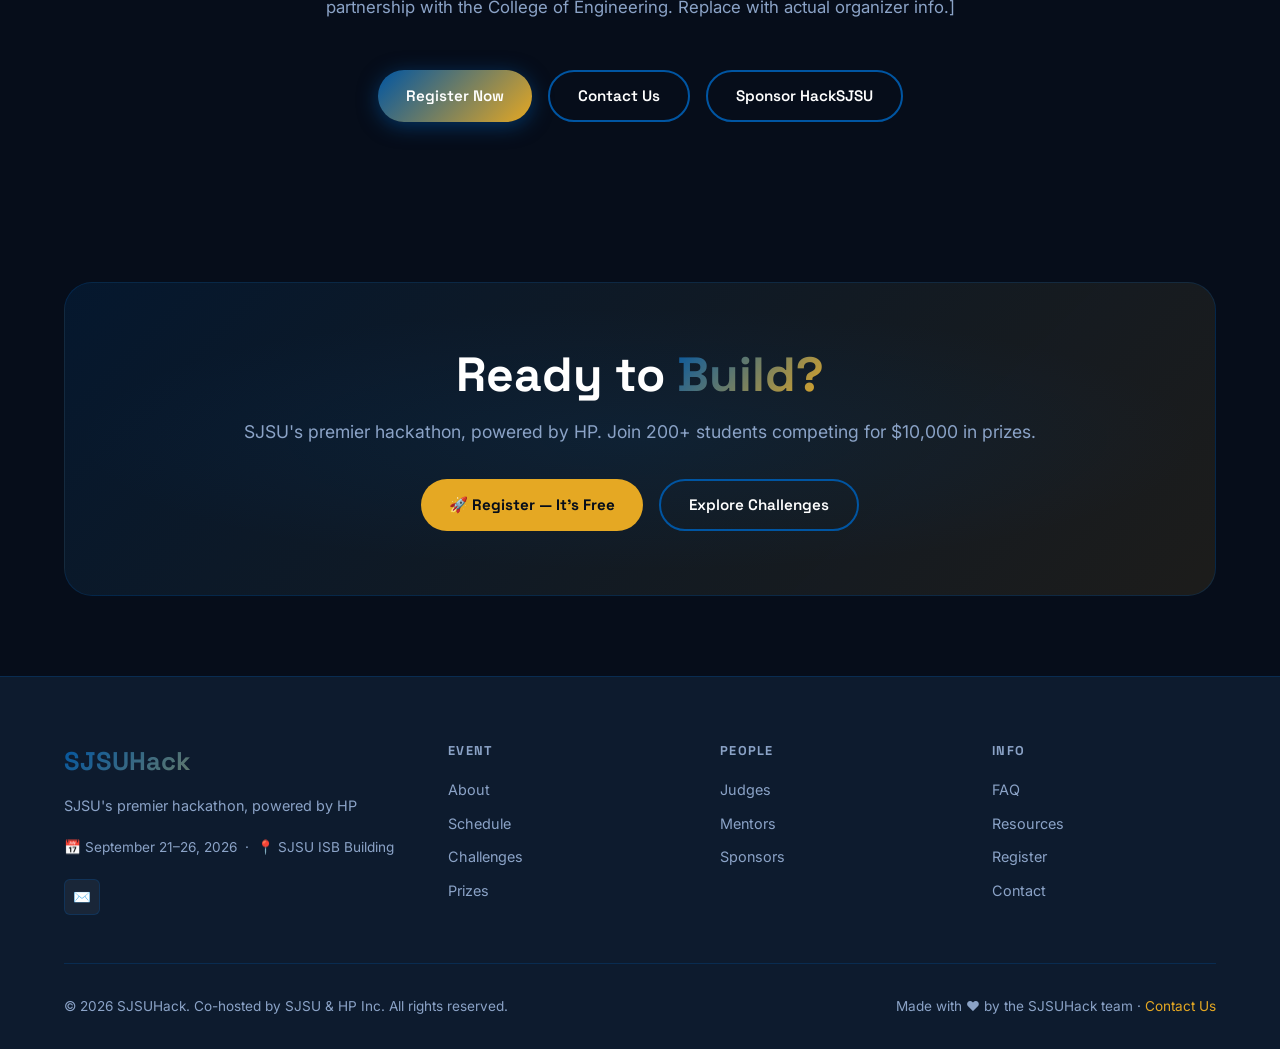
==== commit 085d93b7: "Replace temporary co-host logos with high-quality user-provided ones across about.html and index.htm" ====
--- a/public/about.html
+++ b/public/about.html
@@ -61,7 +61,9 @@
     </div>
 
     <div class="about-partner-card fade-in">
-      <div class="about-partner-logo">🎓</div>
+      <div class="about-partner-logo" style="background: white; padding: 0.5rem;">
+        <img src="assets/sponsors/sjsu.png" alt="SJSU Logo" style="width:100%;height:100%;object-fit:contain">
+      </div>
       <div>
         <div class="about-partner-name">San Jose State University</div>
         <div class="about-partner-desc" id="about-sjsu"></div>
@@ -70,7 +72,9 @@
     </div>
 
     <div class="about-partner-card fade-in">
-      <div class="about-partner-logo">🖨️</div>
+      <div class="about-partner-logo" style="background: white; padding: 0.5rem;">
+        <img src="assets/sponsors/hp.png" alt="HP Logo" style="width:100%;height:100%;object-fit:contain">
+      </div>
       <div>
         <div class="about-partner-name">HP Inc.</div>
         <div class="about-partner-desc" id="about-hp"></div>
--- a/public/styles.css
+++ b/public/styles.css
@@ -545,15 +545,53 @@
   color: var(--clr-text);
 }
 
-/* ── Challenge Cards ──────────────────────────────────────── */
+/* ── Keynote Speaker Cards ────────────────────────────────── */
+.keynote-grid {
+  display: grid;
+  grid-template-columns: repeat(auto-fit, minmax(280px, 360px));
+  gap: 2rem;
+  justify-content: center;
+}
+.person-card--keynote {
+  border-color: rgba(229,168,35,0.4);
+  background: linear-gradient(160deg, var(--clr-card) 60%, rgba(229,168,35,0.06));
+  max-width: 380px;
+}
+.person-card--keynote:hover {
+  border-color: rgba(229,168,35,0.8);
+  box-shadow: 0 0 40px rgba(229,168,35,0.25), var(--shadow-glow);
+}
+.person-card--keynote .person-card-img {
+  aspect-ratio: 4 / 3;
+  object-position: center top;
+}
+.keynote-badge {
+  position: absolute;
+  top: 1rem;
+  left: 1rem;
+  font-size: 0.72rem;
+  font-weight: 700;
+  letter-spacing: 0.06em;
+  text-transform: uppercase;
+  color: #1a0f00;
+  background: linear-gradient(135deg, #E5A823, #FFD700);
+  padding: 0.3rem 0.8rem;
+  border-radius: var(--radius-full);
+  box-shadow: 0 2px 12px rgba(229,168,35,0.5);
+  z-index: 2;
+}
+
+
 .challenge-card {
   background: var(--clr-card);
   border: 1px solid var(--clr-border);
   border-radius: var(--radius-lg);
-  padding: 2rem;
+  padding: 1.6rem;
   transition: var(--transition);
   position: relative;
   overflow: hidden;
+  display: flex;
+  flex-direction: column;
 }
 .challenge-card::after {
   content: '';
@@ -568,14 +606,15 @@
   box-shadow: 0 8px 32px rgba(0,0,0,0.4);
   border-color: var(--challenge-color, var(--clr-primary));
 }
-.challenge-emoji { font-size: 3rem; margin-bottom: 1rem; display: block; }
+.challenge-emoji { font-size: 2.25rem; margin-bottom: .75rem; display: block; }
 .challenge-title {
   font-family: var(--font-heading);
-  font-size: 1.25rem;
+  font-size: 1.1rem;
   font-weight: 700;
-  margin-bottom: 0.75rem;
-}
-.challenge-desc { font-size: 0.9rem; line-height: 1.6; margin-bottom: 1.25rem; }
+  margin-bottom: 0.5rem;
+  line-height: 1.3;
+}
+.challenge-desc { font-size: 0.83rem; line-height: 1.6; color: var(--clr-text-muted); margin-bottom: 1rem; flex: 1; }
 .challenge-prize {
   font-family: var(--font-heading);
   font-size: 1.5rem;
@@ -600,13 +639,14 @@
   border-radius: var(--radius-full);
   margin-bottom: 0.75rem;
 }
-.challenge-reqs { margin: 1rem 0; }
+.challenge-reqs { margin: .75rem 0; }
 .challenge-reqs li {
-  font-size: 0.85rem;
-  color: var(--clr-text-muted);
-  padding: 0.3rem 0;
+  font-size: 0.8rem;
+  color: var(--clr-text-muted);
+  padding: 0.2rem 0;
   padding-left: 1.25rem;
   position: relative;
+  line-height: 1.5;
 }
 .challenge-reqs li::before {
   content: '✓';
@@ -629,6 +669,19 @@
   border: 1px solid var(--clr-border);
   padding: 0.2rem 0.6rem;
   border-radius: var(--radius-full);
+}
+
+/* ── Challenge grid ────────────────────────────────── */
+.challenges-grid {
+  display: grid;
+  grid-template-columns: repeat(3, 1fr);
+  gap: 1.5rem;
+}
+@media (max-width: 960px) {
+  .challenges-grid { grid-template-columns: repeat(2, 1fr); }
+}
+@media (max-width: 560px) {
+  .challenges-grid { grid-template-columns: 1fr; }
 }
 
 /* ── Schedule Timeline ────────────────────────────────────── */
@@ -1321,15 +1374,93 @@
   .timeline-time { min-width: 60px; font-size: 0.75rem; }
   .about-partner-card { grid-template-columns: 1fr; }
   .hero-orb { display: none; }
-}
+
+  /* ── Inline grids that don't use CSS classes ─────────── */
+  /* These are targeted via attribute selectors */
+  .section-header p { font-size: 1rem; }
+  .cta-section { padding: 2.5rem 1.5rem; }
+  .page-hero-content h1 { font-size: 2.2rem; }
+  .page-hero-content p  { font-size: 1rem; }
+}
+
+/* ── 600px: tablet-small / large phones ─────────────────── */
+@media (max-width: 600px) {
+  /* Nav */
+  .nav-logo { font-size: 1.1rem; }
+
+  /* Hero */
+  .hero-content { padding: 5rem 0 3rem; text-align: center; }
+  .hero-actions { justify-content: center; }
+  .hero-stats   { justify-content: center; }
+
+  /* About inline grid → stack */
+  [style*="grid-template-columns:1fr 1fr"],
+  [style*="grid-template-columns: 1fr 1fr"] {
+    grid-template-columns: 1fr !important;
+  }
+
+  /* Judges fixed 3-col → 2-col on medium phones */
+  [style*="repeat(3,1fr)"] {
+    grid-template-columns: repeat(2, 1fr) !important;
+  }
+
+  /* Score table: ensure it scrolls */
+  .score-table-wrap { -webkit-overflow-scrolling: touch; }
+
+  /* HP Banner flex → column */
+  .hp-banner { flex-direction: column; gap: 1rem; padding: 1.5rem; }
+
+  /* Section tags */
+  .section-tag { font-size: 0.7rem; }
+
+  /* Countdown */
+  .countdown-unit { min-width: 56px; padding: 0.6rem; }
+  .countdown-number { font-size: 1.6rem; }
+}
+
 @media (max-width: 480px) {
   h1 { font-size: 2rem; }
   h2 { font-size: 1.6rem; }
+  h3 { font-size: 1.3rem; }
+
   .countdown-number { font-size: 1.8rem; }
   .countdown-unit   { min-width: 64px; padding: 0.75rem; }
   .footer-inner { grid-template-columns: 1fr; }
+
+  /* All generic grids → single column */
   .grid-2, .grid-3, .grid-4 { grid-template-columns: 1fr; }
   .prizes-podium { grid-template-columns: 1fr; }
+
+  /* All inline grids → single column */
+  [style*="grid-template-columns:1fr 1fr"],
+  [style*="grid-template-columns: 1fr 1fr"],
+  [style*="repeat(3,1fr)"],
+  [style*="repeat(2,1fr)"] {
+    grid-template-columns: 1fr !important;
+  }
+
+  /* Timeline */
   .timeline::before { display: none; }
   .timeline-time { display: none; }
-}
+
+  /* Cards */
+  .challenge-card { padding: 1.5rem; }
+  .card { padding: 1.25rem; }
+  .judge-card { padding: 1.25rem; }
+
+  /* CTA */
+  .cta-actions { flex-direction: column; align-items: center; }
+  .btn { width: 100%; max-width: 280px; text-align: center; justify-content: center; }
+
+  /* Criteria page */
+  .criteria-card { padding: 1.5rem; }
+  .hp-banner { padding: 1.25rem; }
+  .process-step { padding: 1.25rem; }
+
+  /* Sponsor chips */
+  .hp-product-chip { font-size: 0.78rem; }
+
+  /* Section padding */
+  .section    { padding: 2.5rem 0; }
+  .section-sm { padding: 1.5rem 0; }
+}
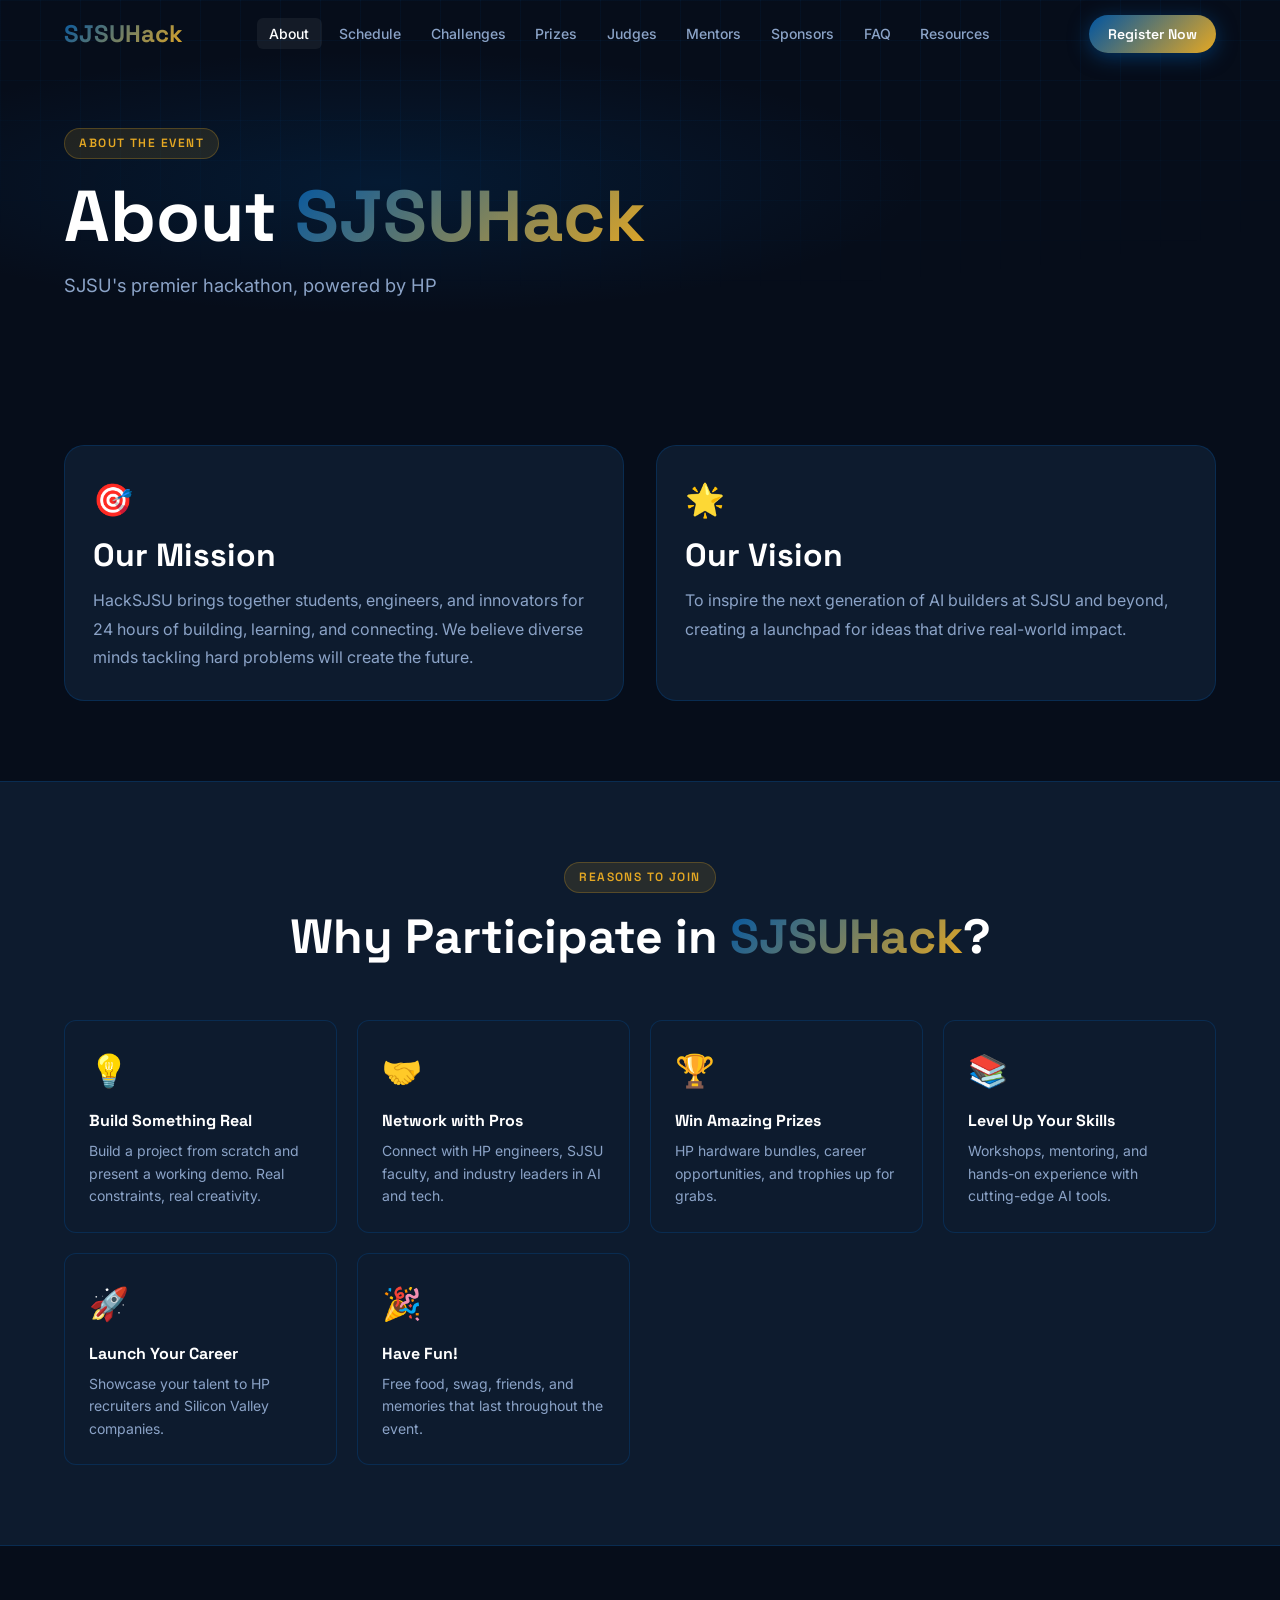
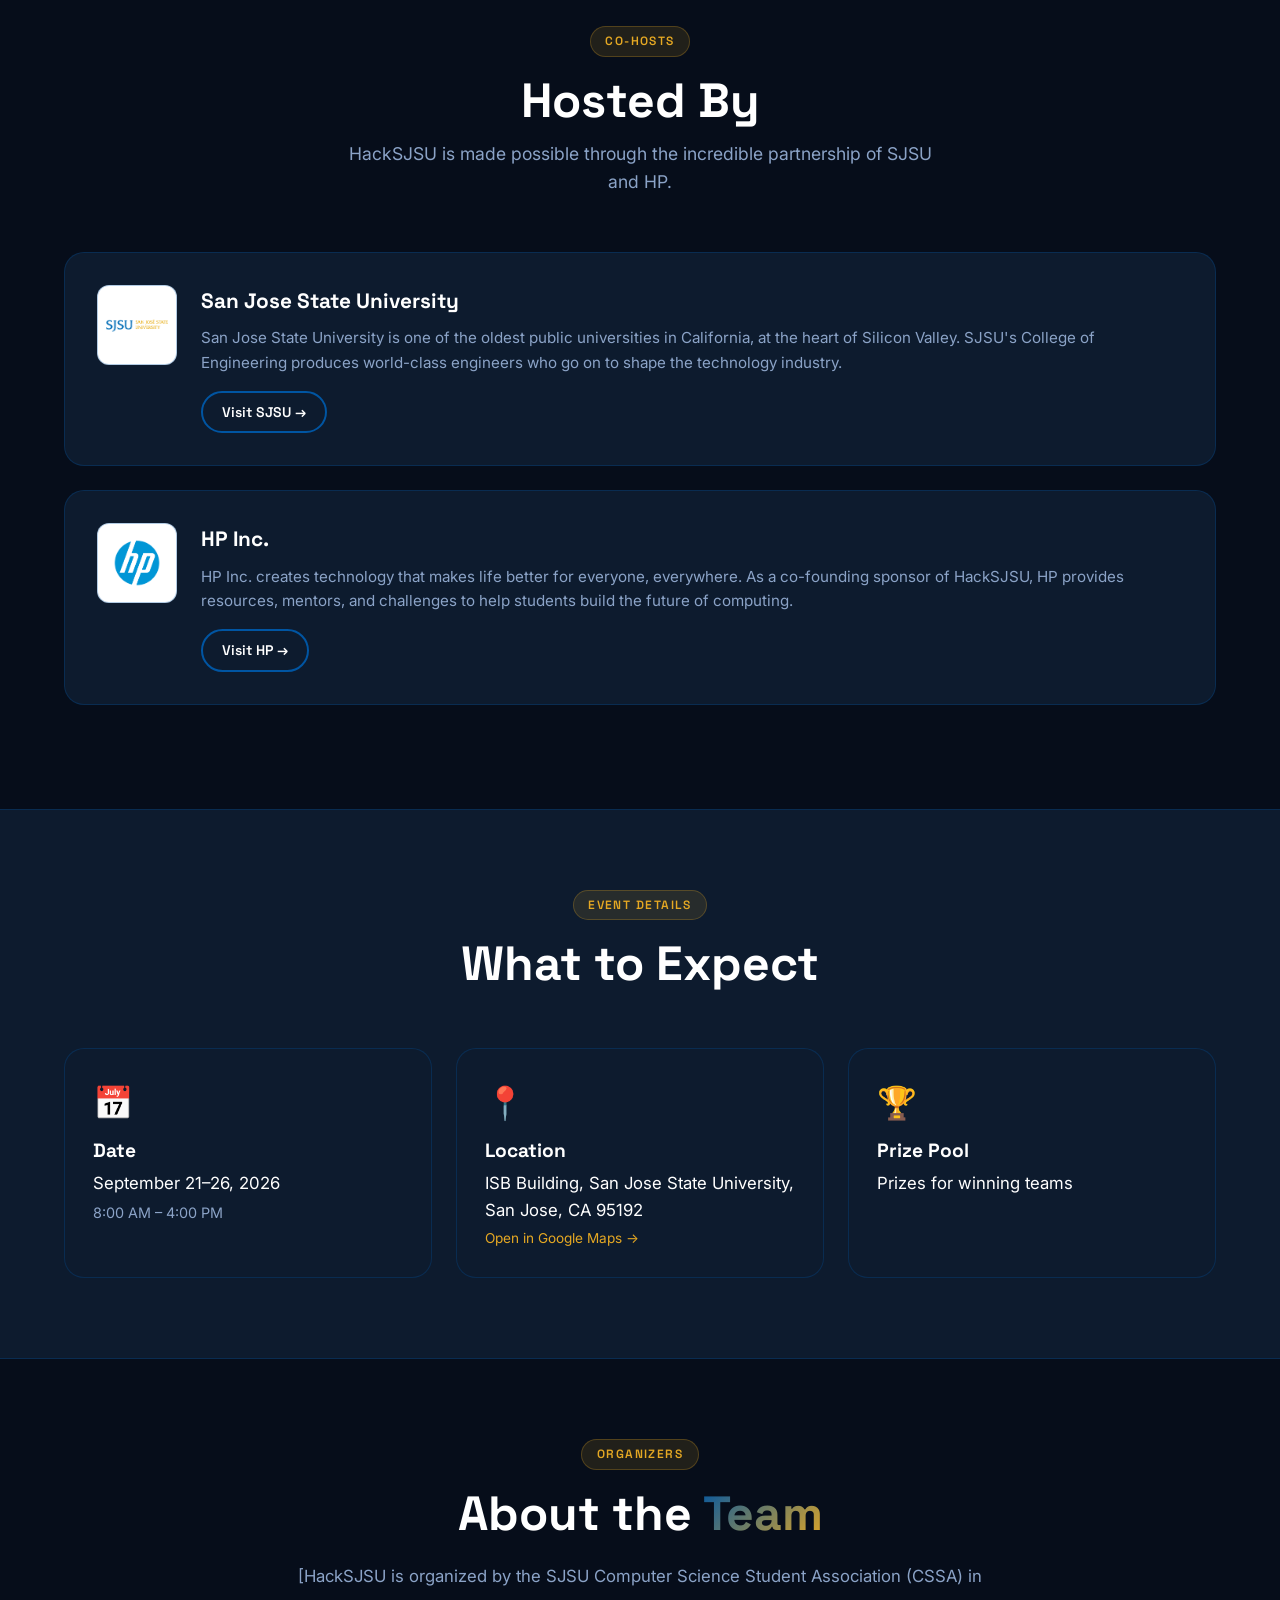
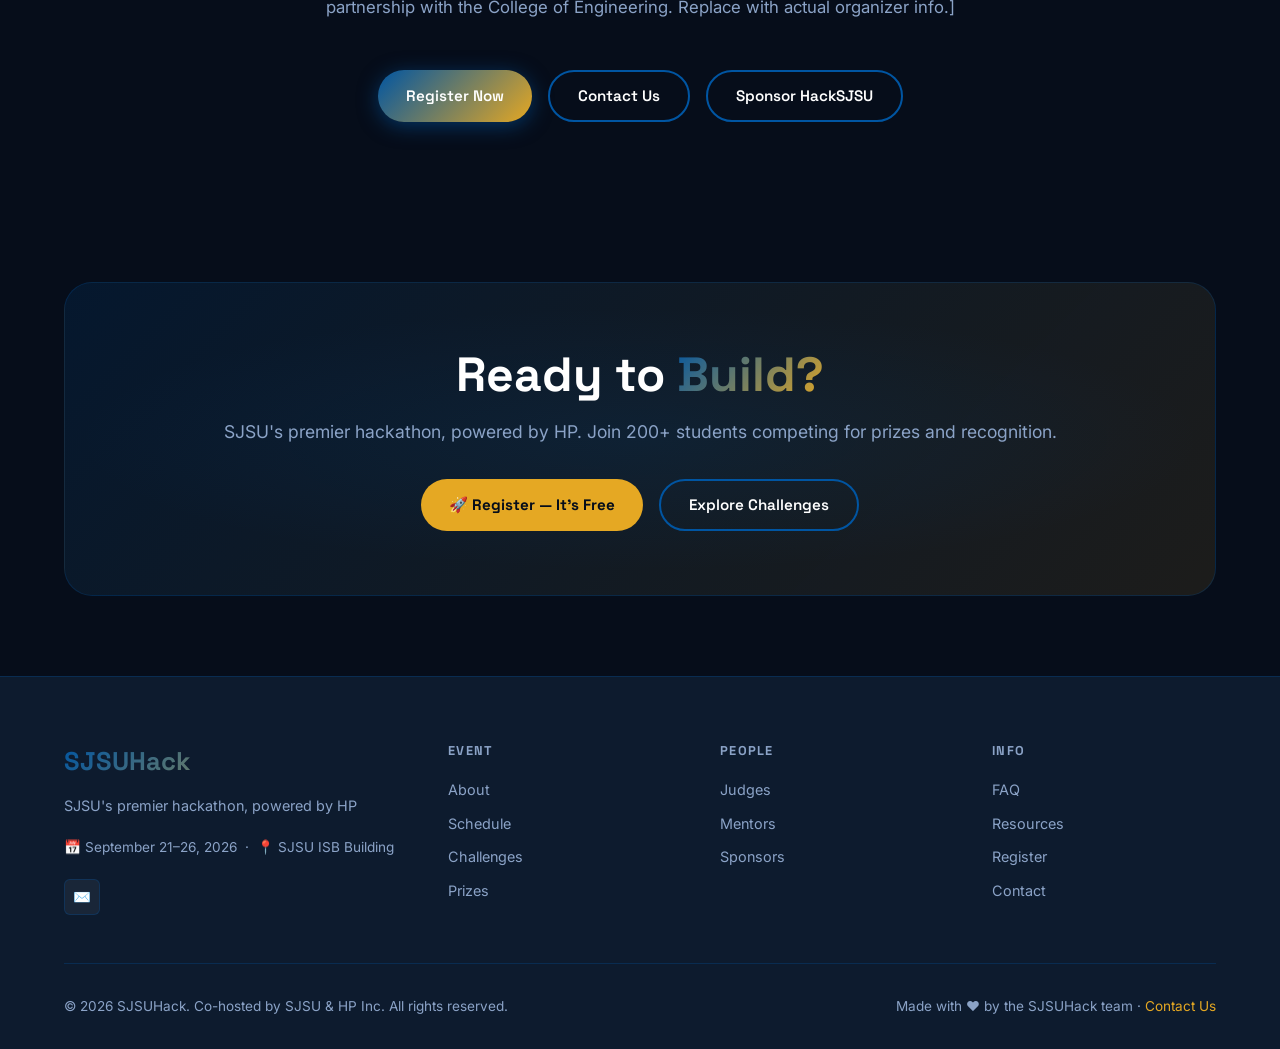
==== commit 11c8caee: "Remove all specific dollar references (,000/,000) sitewide and update labels to General Prizes" ====
--- a/public/about.html
+++ b/public/about.html
@@ -1,181 +1,188 @@
 <!DOCTYPE html>
 <html lang="en">
+
 <head>
   <meta charset="UTF-8">
   <meta name="viewport" content="width=device-width, initial-scale=1.0">
   <title>About — HackSJSU</title>
-  <meta name="description" content="Learn about HackSJSU — SJSU's premier AI hackathon co-hosted with HP Inc. Our mission, vision, and why you should participate.">
+  <meta name="description"
+    content="Learn about HackSJSU — SJSU's premier AI hackathon co-hosted with HP Inc. Our mission, vision, and why you should participate.">
   <link rel="stylesheet" href="styles.css">
   <script src="config.js"></script>
 </head>
+
 <body>
-<div id="nav-placeholder"></div>
+  <div id="nav-placeholder"></div>
 
-<!-- Page Hero -->
-<section class="page-hero">
-  <div class="page-hero-bg"></div>
-  <div class="page-hero-grid"></div>
-  <div class="container page-hero-content">
-    <span class="section-tag">About the Event</span>
-    <h1>About <span class="gradient-text" id="ph-name"></span></h1>
-    <p id="ph-desc"></p>
-  </div>
-</section>
+  <!-- Page Hero -->
+  <section class="page-hero">
+    <div class="page-hero-bg"></div>
+    <div class="page-hero-grid"></div>
+    <div class="container page-hero-content">
+      <span class="section-tag">About the Event</span>
+      <h1>About <span class="gradient-text" id="ph-name"></span></h1>
+      <p id="ph-desc"></p>
+    </div>
+  </section>
 
-<!-- Mission & Vision -->
-<section class="section">
-  <div class="container">
-    <div style="display:grid;grid-template-columns:1fr 1fr;gap:2rem">
-      <div class="card">
-        <div style="font-size:2rem;margin-bottom:0.75rem">🎯</div>
-        <h3 style="font-family:var(--font-heading);margin-bottom:0.75rem">Our Mission</h3>
-        <p id="about-mission" style="line-height:1.8"></p>
-      </div>
-      <div class="card">
-        <div style="font-size:2rem;margin-bottom:0.75rem">🌟</div>
-        <h3 style="font-family:var(--font-heading);margin-bottom:0.75rem">Our Vision</h3>
-        <p id="about-vision" style="line-height:1.8"></p>
+  <!-- Mission & Vision -->
+  <section class="section">
+    <div class="container">
+      <div style="display:grid;grid-template-columns:1fr 1fr;gap:2rem">
+        <div class="card">
+          <div style="font-size:2rem;margin-bottom:0.75rem">🎯</div>
+          <h3 style="font-family:var(--font-heading);margin-bottom:0.75rem">Our Mission</h3>
+          <p id="about-mission" style="line-height:1.8"></p>
+        </div>
+        <div class="card">
+          <div style="font-size:2rem;margin-bottom:0.75rem">🌟</div>
+          <h3 style="font-family:var(--font-heading);margin-bottom:0.75rem">Our Vision</h3>
+          <p id="about-vision" style="line-height:1.8"></p>
+        </div>
       </div>
     </div>
-  </div>
-</section>
+  </section>
 
-<!-- Why Join -->
-<section class="section" style="background:var(--clr-card);border-top:1px solid var(--clr-border);border-bottom:1px solid var(--clr-border)">
-  <div class="container">
-    <div class="section-header">
-      <span class="section-tag">Reasons to Join</span>
-      <h2>Why Participate in <span class="gradient-text" id="why-name"></span>?</h2>
+  <!-- Why Join -->
+  <section class="section"
+    style="background:var(--clr-card);border-top:1px solid var(--clr-border);border-bottom:1px solid var(--clr-border)">
+    <div class="container">
+      <div class="section-header">
+        <span class="section-tag">Reasons to Join</span>
+        <h2>Why Participate in <span class="gradient-text" id="why-name"></span>?</h2>
+      </div>
+      <div class="why-join-grid" id="why-join-grid"></div>
     </div>
-    <div class="why-join-grid" id="why-join-grid"></div>
-  </div>
-</section>
+  </section>
 
-<!-- Partners -->
-<section class="section">
-  <div class="container">
-    <div class="section-header">
-      <span class="section-tag">Co-Hosts</span>
-      <h2>Hosted By</h2>
-      <p>HackSJSU is made possible through the incredible partnership of SJSU and HP.</p>
-    </div>
+  <!-- Partners -->
+  <section class="section">
+    <div class="container">
+      <div class="section-header">
+        <span class="section-tag">Co-Hosts</span>
+        <h2>Hosted By</h2>
+        <p>HackSJSU is made possible through the incredible partnership of SJSU and HP.</p>
+      </div>
 
-    <div class="about-partner-card fade-in">
-      <div class="about-partner-logo" style="background: white; padding: 0.5rem;">
-        <img src="assets/sponsors/sjsu.png" alt="SJSU Logo" style="width:100%;height:100%;object-fit:contain">
+      <div class="about-partner-card fade-in">
+        <div class="about-partner-logo" style="background: white; padding: 0.5rem;">
+          <img src="assets/sponsors/sjsu.png" alt="SJSU Logo" style="width:100%;height:100%;object-fit:contain">
+        </div>
+        <div>
+          <div class="about-partner-name">San Jose State University</div>
+          <div class="about-partner-desc" id="about-sjsu"></div>
+          <a href="https://sjsu.edu" target="_blank" rel="noopener" class="btn btn-outline btn-sm mt-2">Visit SJSU →</a>
+        </div>
       </div>
-      <div>
-        <div class="about-partner-name">San Jose State University</div>
-        <div class="about-partner-desc" id="about-sjsu"></div>
-        <a href="https://sjsu.edu" target="_blank" rel="noopener" class="btn btn-outline btn-sm mt-2">Visit SJSU →</a>
+
+      <div class="about-partner-card fade-in">
+        <div class="about-partner-logo" style="background: white; padding: 0.5rem;">
+          <img src="assets/sponsors/hp.png" alt="HP Logo" style="width:100%;height:100%;object-fit:contain">
+        </div>
+        <div>
+          <div class="about-partner-name">HP Inc.</div>
+          <div class="about-partner-desc" id="about-hp"></div>
+          <a href="https://www.hp.com/us-en/workstations/zgx-nano-ai-station.html" target="_blank" rel="noopener"
+            class="btn btn-outline btn-sm mt-2">Visit HP →</a>
+        </div>
       </div>
     </div>
+  </section>
 
-    <div class="about-partner-card fade-in">
-      <div class="about-partner-logo" style="background: white; padding: 0.5rem;">
-        <img src="assets/sponsors/hp.png" alt="HP Logo" style="width:100%;height:100%;object-fit:contain">
+  <!-- Event Details -->
+  <section class="section"
+    style="background:var(--clr-card);border-top:1px solid var(--clr-border);border-bottom:1px solid var(--clr-border)">
+    <div class="container">
+      <div class="section-header">
+        <span class="section-tag">Event Details</span>
+        <h2>What to Expect</h2>
       </div>
-      <div>
-        <div class="about-partner-name">HP Inc.</div>
-        <div class="about-partner-desc" id="about-hp"></div>
-        <a href="https://hp.com" target="_blank" rel="noopener" class="btn btn-outline btn-sm mt-2">Visit HP →</a>
+      <div class="grid-3">
+        <div class="card fade-in">
+          <div style="font-size:2rem;margin-bottom:0.75rem">📅</div>
+          <h4 style="font-family:var(--font-heading);margin-bottom:0.5rem">Date</h4>
+          <p id="ev-date" style="font-size:1.05rem;color:var(--clr-text)"></p>
+          <p id="ev-time" style="font-size:0.9rem;margin-top:0.25rem">8:00 AM – 4:00 PM</p>
+        </div>
+        <div class="card fade-in">
+          <div style="font-size:2rem;margin-bottom:0.75rem">📍</div>
+          <h4 style="font-family:var(--font-heading);margin-bottom:0.5rem">Location</h4>
+          <p id="ev-location" style="font-size:1.05rem;color:var(--clr-text)"></p>
+          <a id="ev-map-link" href="#" target="_blank" rel="noopener"
+            style="font-size:0.85rem;color:var(--clr-secondary);margin-top:0.25rem;display:block">
+            Open in Google Maps →
+          </a>
+        </div>
+        <div class="card fade-in">
+          <div style="font-size:2rem;margin-bottom:0.75rem">🏆</div>
+          <h4 style="font-family:var(--font-heading);margin-bottom:0.5rem">Prize Pool</h4>
+          <p id="ev-prizes" style="font-size:1.05rem;color:var(--clr-text)"></p>
+          <!-- <a href="prizes.html" style="font-size:0.85rem;color:var(--clr-secondary);margin-top:0.25rem;display:block">
+          See prize breakdown →
+        </a> -->
+        </div>
       </div>
     </div>
-  </div>
-</section>
+  </section>
 
-<!-- Event Details -->
-<section class="section" style="background:var(--clr-card);border-top:1px solid var(--clr-border);border-bottom:1px solid var(--clr-border)">
-  <div class="container">
-    <div class="section-header">
-      <span class="section-tag">Event Details</span>
-      <h2>What to Expect</h2>
-    </div>
-    <div class="grid-3">
-      <div class="card fade-in">
-        <div style="font-size:2rem;margin-bottom:0.75rem">📅</div>
-        <h4 style="font-family:var(--font-heading);margin-bottom:0.5rem">Date</h4>
-        <p id="ev-date" style="font-size:1.05rem;color:var(--clr-text)"></p>
-        <p id="ev-time" style="font-size:0.9rem;margin-top:0.25rem">8:00 AM – 4:00 PM</p>
+  <!-- Organizers -->
+  <section class="section">
+    <div class="container">
+      <div style="max-width:720px;margin:0 auto;text-align:center">
+        <span class="section-tag">Organizers</span>
+        <h2>About the <span class="gradient-text">Team</span></h2>
+        <p id="about-organizers" style="font-size:1.05rem;line-height:1.8;margin-top:1.25rem"></p>
       </div>
-      <div class="card fade-in">
-        <div style="font-size:2rem;margin-bottom:0.75rem">📍</div>
-        <h4 style="font-family:var(--font-heading);margin-bottom:0.5rem">Location</h4>
-        <p id="ev-location" style="font-size:1.05rem;color:var(--clr-text)"></p>
-        <a id="ev-map-link" href="#" target="_blank" rel="noopener"
-           style="font-size:0.85rem;color:var(--clr-secondary);margin-top:0.25rem;display:block">
-          Open in Google Maps →
-        </a>
-      </div>
-      <div class="card fade-in">
-        <div style="font-size:2rem;margin-bottom:0.75rem">🏆</div>
-        <h4 style="font-family:var(--font-heading);margin-bottom:0.5rem">Prize Pool</h4>
-        <p id="ev-prizes" style="font-size:1.05rem;color:var(--clr-text)"></p>
-        <a href="prizes.html" style="font-size:0.85rem;color:var(--clr-secondary);margin-top:0.25rem;display:block">
-          See prize breakdown →
-        </a>
+
+      <div style="margin-top:3rem;text-align:center">
+        <p style="color:var(--clr-text-muted);margin-bottom:1.5rem" id="sponsor-cta"></p>
+        <div style="display:flex;gap:1rem;justify-content:center;flex-wrap:wrap">
+          <a href="register.html" class="btn btn-primary">Register Now</a>
+          <a href="contact.html" class="btn btn-outline">Contact Us</a>
+          <a href="sponsors.html" class="btn btn-outline">Sponsor HackSJSU</a>
+        </div>
       </div>
     </div>
-  </div>
-</section>
+  </section>
 
-<!-- Organizers -->
-<section class="section">
-  <div class="container">
-    <div style="max-width:720px;margin:0 auto;text-align:center">
-      <span class="section-tag">Organizers</span>
-      <h2>About the <span class="gradient-text">Team</span></h2>
-      <p id="about-organizers" style="font-size:1.05rem;line-height:1.8;margin-top:1.25rem"></p>
-    </div>
-
-    <div style="margin-top:3rem;text-align:center">
-      <p style="color:var(--clr-text-muted);margin-bottom:1.5rem" id="sponsor-cta"></p>
-      <div style="display:flex;gap:1rem;justify-content:center;flex-wrap:wrap">
-        <a href="register.html" class="btn btn-primary">Register Now</a>
-        <a href="contact.html" class="btn btn-outline">Contact Us</a>
-        <a href="sponsors.html" class="btn btn-outline">Sponsor HackSJSU</a>
+  <!-- CTA -->
+  <section class="section-sm">
+    <div class="container">
+      <div class="cta-section">
+        <h2>Ready to <span class="gradient-text">Build?</span></h2>
+        <p id="about-cta-desc"></p>
+        <div class="cta-actions">
+          <a href="register.html" class="btn btn-gold">🚀 Register — It's Free</a>
+          <a href="challenges.html" class="btn btn-outline">Explore Challenges</a>
+        </div>
       </div>
     </div>
-  </div>
-</section>
+  </section>
 
-<!-- CTA -->
-<section class="section-sm">
-  <div class="container">
-    <div class="cta-section">
-      <h2>Ready to <span class="gradient-text">Build?</span></h2>
-      <p id="about-cta-desc"></p>
-      <div class="cta-actions">
-        <a href="register.html" class="btn btn-gold">🚀 Register — It's Free</a>
-        <a href="challenges.html" class="btn btn-outline">Explore Challenges</a>
-      </div>
-    </div>
-  </div>
-</section>
+  <div id="footer-placeholder"></div>
+  <script src="main.js"></script>
+  <script>
+    document.addEventListener('DOMContentLoaded', () => {
+      const e = CONFIG.event;
+      const a = CONFIG.about;
+      document.getElementById('ph-name').textContent = e.name;
+      document.getElementById('ph-desc').textContent = e.shortDesc;
+      document.getElementById('about-mission').textContent = a.mission;
+      document.getElementById('about-vision').textContent = a.vision;
+      document.getElementById('why-name').textContent = e.name;
+      document.getElementById('about-sjsu').textContent = a.aboutSJSU;
+      document.getElementById('about-hp').textContent = a.aboutHP;
+      document.getElementById('ev-date').textContent = e.displayDateRange;
+      document.getElementById('ev-location').textContent = e.locationFull;
+      document.getElementById('ev-map-link').href = e.mapUrl;
+      document.getElementById('ev-prizes').textContent = 'Prizes for winning teams';
+      document.getElementById('about-organizers').textContent = a.organizers;
+      document.getElementById('sponsor-cta').textContent = a.sponsorCTA;
+      document.getElementById('about-cta-desc').textContent = e.shortDesc + '. Join ' + e.stats.participants + ' students competing for prizes and recognition.';
+      renderWhyJoin('why-join-grid');
+      initFadeIn();
+    });
+  </script>
+</body>
 
-<div id="footer-placeholder"></div>
-<script src="main.js"></script>
-<script>
-  document.addEventListener('DOMContentLoaded', () => {
-    const e = CONFIG.event;
-    const a = CONFIG.about;
-    document.getElementById('ph-name').textContent       = e.name;
-    document.getElementById('ph-desc').textContent       = e.shortDesc;
-    document.getElementById('about-mission').textContent = a.mission;
-    document.getElementById('about-vision').textContent  = a.vision;
-    document.getElementById('why-name').textContent      = e.name;
-    document.getElementById('about-sjsu').textContent    = a.aboutSJSU;
-    document.getElementById('about-hp').textContent      = a.aboutHP;
-    document.getElementById('ev-date').textContent       = e.displayDateRange;
-    document.getElementById('ev-location').textContent   = e.locationFull;
-    document.getElementById('ev-map-link').href          = e.mapUrl;
-    document.getElementById('ev-prizes').textContent     = e.stats.prizes + ' in prizes';
-    document.getElementById('about-organizers').textContent = a.organizers;
-    document.getElementById('sponsor-cta').textContent   = a.sponsorCTA;
-    document.getElementById('about-cta-desc').textContent  = e.shortDesc + '. Join ' + e.stats.participants + ' students competing for ' + e.stats.prizes + ' in prizes.';
-    renderWhyJoin('why-join-grid');
-    initFadeIn();
-  });
-</script>
-</body>
-</html>
+</html>
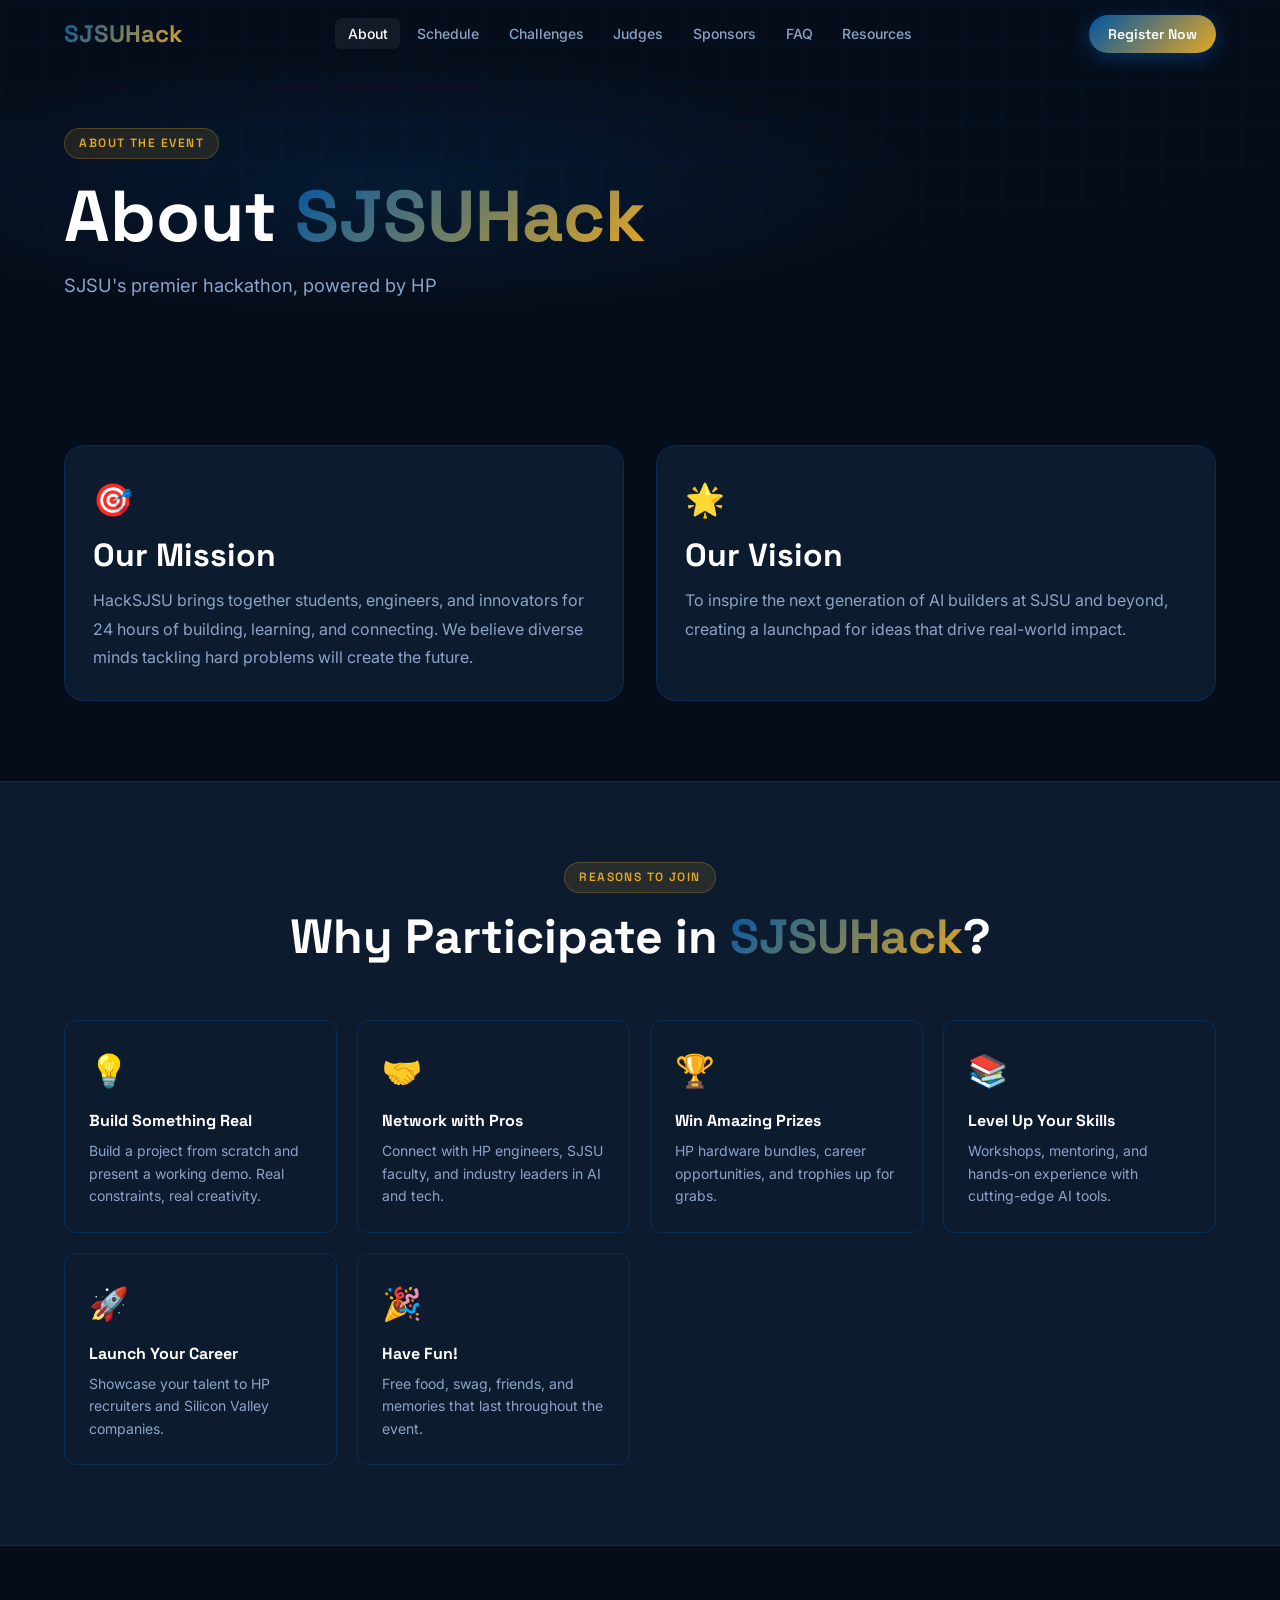
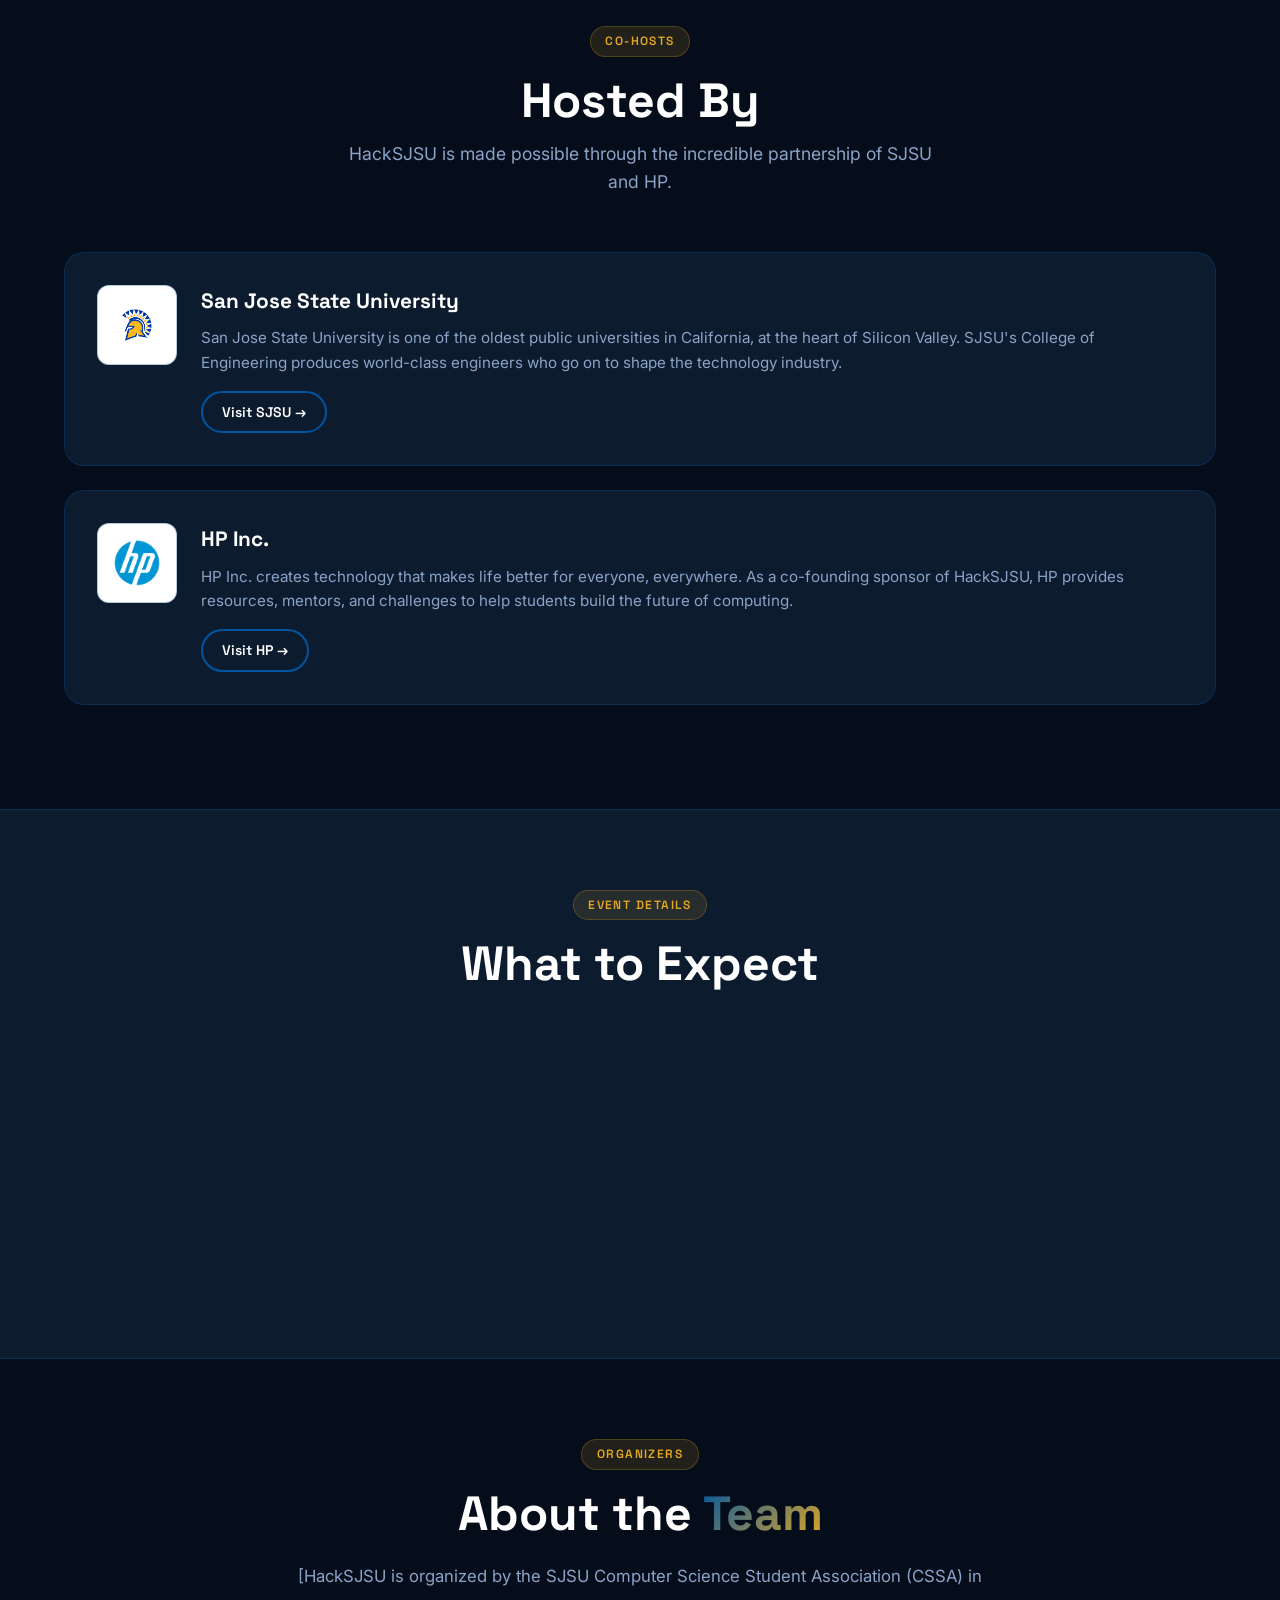
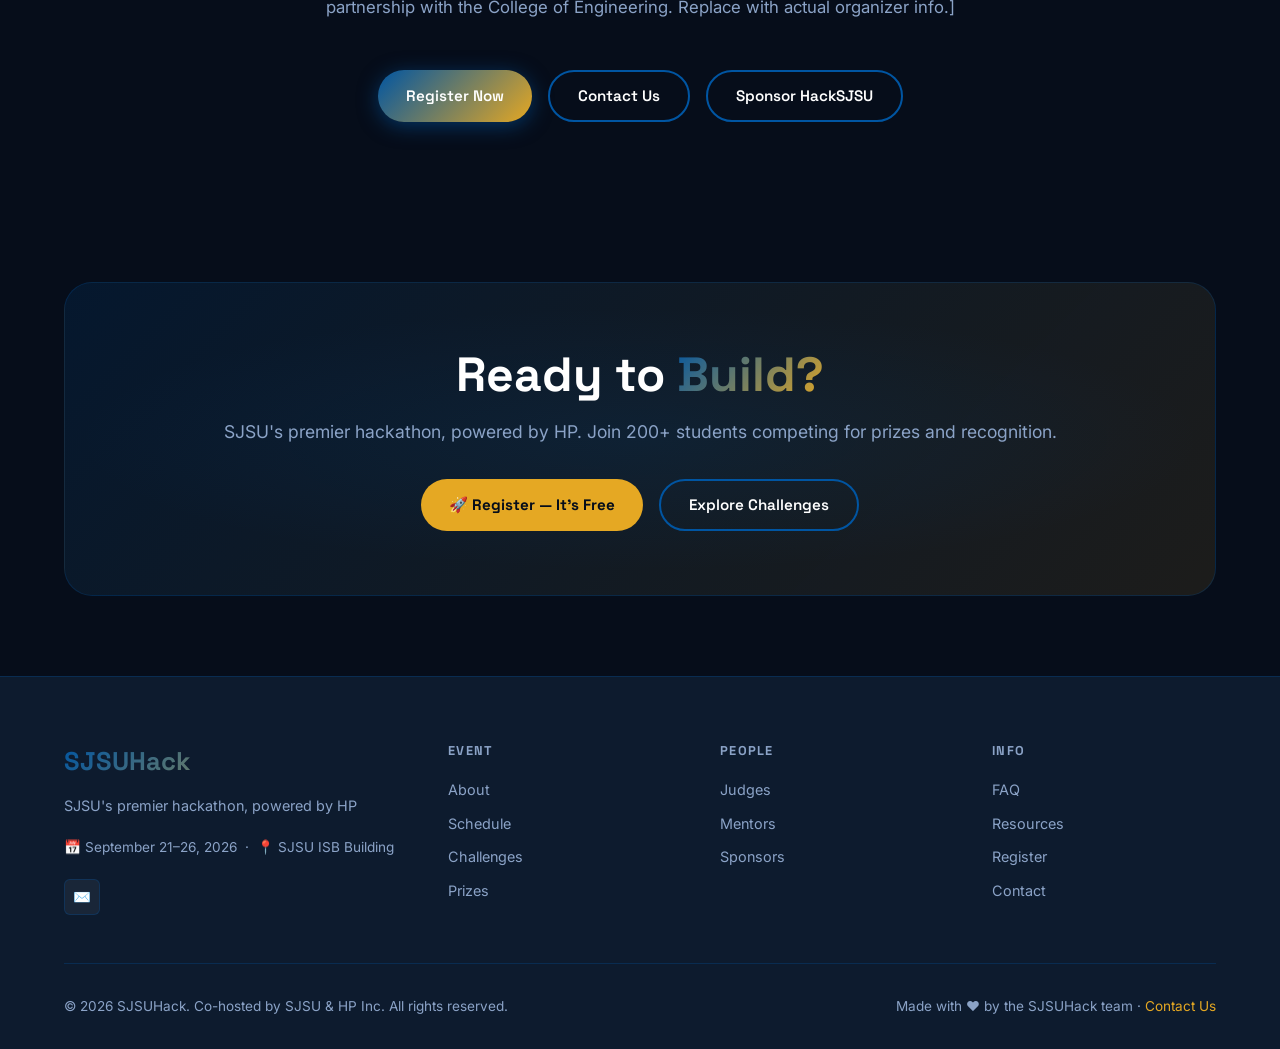
==== commit cdc65b12: "Ensure all SJSU website links point exactly to https://www.sjsu.edu/" ====
--- a/public/about.html
+++ b/public/about.html
@@ -71,7 +71,7 @@
         <div>
           <div class="about-partner-name">San Jose State University</div>
           <div class="about-partner-desc" id="about-sjsu"></div>
-          <a href="https://sjsu.edu" target="_blank" rel="noopener" class="btn btn-outline btn-sm mt-2">Visit SJSU →</a>
+          <a href="https://www.sjsu.edu/" target="_blank" rel="noopener" class="btn btn-outline btn-sm mt-2">Visit SJSU →</a>
         </div>
       </div>
 
